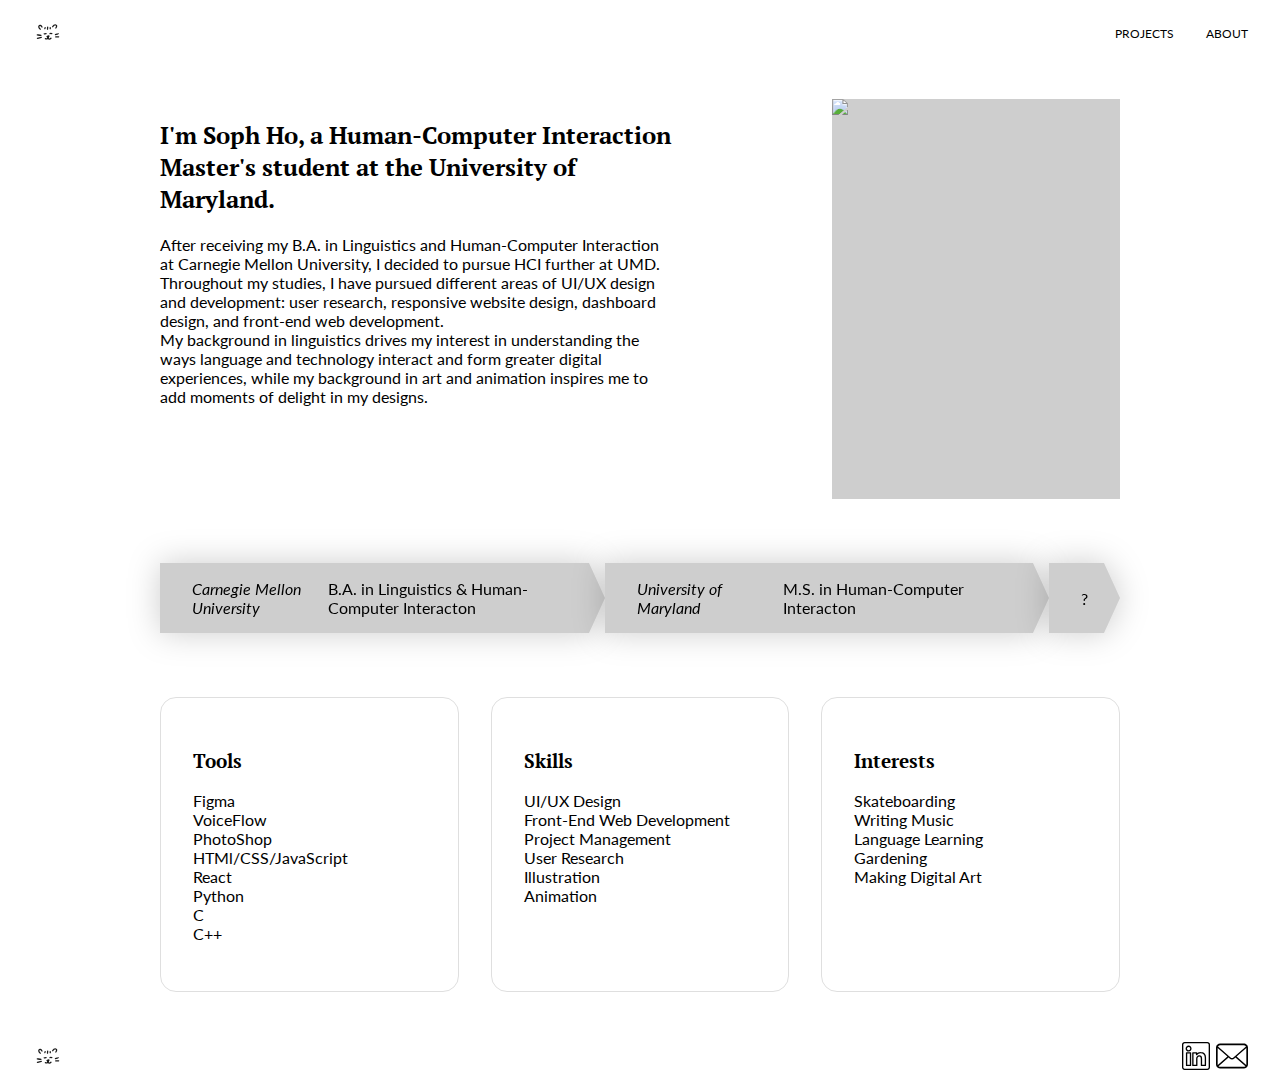
==== about.html @ 2f5a1520 "fixed imaged styling on mobile" ====
<!DOCTYPE html>
<html>
  <head>
    <meta charset="utf-8">
    <meta http-equiv="X-UA-Compatible" content="IE=edge">
    <title>Soph Ho - UI/UX Designer | Front-End Developer</title>
    <meta name="description" content="">
    <meta name="viewport" content="width=device-width, initial-scale=1">
    <link rel="stylesheet" href="style.css">
  </head>
  <body>
    <script src="script.js" async defer></script>

    <nav class="nav-bar">
      <a href="index.html">
        <img class="icon" src="images/cat-satisfied-svgrepo-com.svg"/>
      </a>
      <div>
        <a href="projects.html">Projects</a>
        <a href="about.html">About</a>          
      </div>
    </nav>

    <div class="content">
      <div class="profile slide-in-blurred-top">
        <div class="description">
          <h2>I'm Soph Ho, a Human-Computer Interaction Master's student at the University of Maryland.</h2>
          <p>After receiving my B.A. in Linguistics and Human-Computer Interaction at Carnegie Mellon University, I decided to pursue HCI further at UMD. Throughout my studies, I have pursued different areas of UI/UX design and development: user research, responsive website design, dashboard design, and front-end web development.<br>

          My background in linguistics drives my interest in understanding the ways language and technology interact and form greater digital experiences, while my background in art and animation inspires me to add moments of delight in my designs.</p>  
        </div>
        <div class="image-container">
          <img src="https://source.unsplash.com/random/300x400" />
        </div>
      </div>

      <div class="personal-background slide-in-blurred-top">
        <div class="container">
          <div class="arrow">
            <em>Carnegie Mellon University</em>
            B.A. in Linguistics & Human-Computer Interacton
          </div>
        </div>
        <div class="container">
          <div class="arrow">
            <em>University of Maryland</em>
            M.S. in Human-Computer Interacton
          </div>
        </div>
        <div class="container">
          <div class="arrow">
            ?
          </div>
        </div>
      </div>

      <div class="technical">
        <div class="tilt-in-top-1" id="tools">
          <h3>Tools</h3>
          <ul>
            <li>Figma</li>
            <li>VoiceFlow</li>
            <li>PhotoShop</li>
            <li>HTMl/CSS/JavaScript</li>
            <li>React</li>
            <li>Python</li>
            <li>C</li>
            <li>C++</li>
          </ul>
        </div>
        <div class="tilt-in-top-1" id="skills">
          <h3>Skills</h3>
          <ul>
            <li>UI/UX Design</li>
            <li>Front-End Web Development</li>
            <li>Project Management</li>
            <li>User Research</li>
            <li>Illustration</li>
            <li>Animation</li>
          </ul>
          
        </div>
        <div class="tilt-in-top-1" id="interests">
          <h3>Interests</h3>
          <ul>
            <li>Skateboarding</li>
            <li>Writing Music</li>
            <li>Language Learning</li>
            <li>Gardening</li>
            <li>Making Digital Art</li>
          </ul>

        </div>
      </div>

    </div>

    <footer>
      <a href="#" aria-label="home">
        <img class="icon" src="images/cat-satisfied-svgrepo-com.svg"/>
      </a>
      <div>
        <a href="#" aria-label="linkedIn">
          <img src="images/linkedin-outline-svgrepo-com.svg"/>
        </a>
        <a href="#" aria-label="email">
          <img src="images/email-9-svgrepo-com.svg"/>
        </a>   
      </div>
    </footer>
    
  </body>
</html>
---- style.css ----
/* import */
@import url('https://fonts.googleapis.com/css2?family=Lato:ital,wght@0,300;0,400;0,700;1,300;1,400;1,700&family=PT+Serif:wght@700&display=swap');

/* general page style */
:root {
  --test-card-color: #dfdfdf;
  --test-button-color: #cecece;
  --test-button-hover-color: #bebebe;
  overflow-x: hidden;
}

* {
  box-sizing: border-box;
  font-family: 'Lato', sans-serif;
}

br {
  margin-bottom: 1rem;
}

body {
  padding: 0rem;
  margin: 0rem;
}

h1, h2, h3 {
  font-family: 'PT Serif', serif;
}

.nav-bar, footer {
  display: flex;
  justify-content: space-between;
  padding: 1rem 2rem;
  width: 100%;
}

.nav-bar a {
  text-decoration: none;
  color: black;
  transition: all ease-out 250ms;
  font-size: 0.75rem;
  text-transform: uppercase;
  align-items: center;
  position: relative;
}

.nav-bar > div > a::before, .nav-bar > div > a::after {
  position: absolute;
  content: "";
  width: 0%;
  height: 0%;
  transition: 0.3s ease;
}

.nav-bar > div > a::before {
  top: -0.5rem;
  left: -0.5rem;
  border-top: 1px solid transparent;
  border-left: 1px solid transparent;
}

.nav-bar > div > a::after {
  right: -0.5rem;
  bottom: -0.5rem;
  border-bottom: 1px solid transparent;
  border-right: 1px solid transparent;
}

.nav-bar > div > a:hover::before, .nav-bar > div > a:hover::after {
  width: 0.5rem;
  height: 0.5rem;
  border-color: #000;
}

.nav-bar > div {
  display: flex;
  gap: 2rem;
  align-items: center;
}

.icon {
  height: 2rem;
  width: 2rem;
}

footer img {
  max-width: 2rem;
  max-height: 2rem;
}

footer a {
  text-decoration: none;
}

.content {
  max-width: 64rem;
  margin: auto;
  padding: 2rem;
  position: relative;
}

button {
  background-image: linear-gradient(to right, black, white, black, white);
  background-size: 400% 100%;
  font-size: 2rem;
  cursor: pointer;
  transition: all 500ms;
  border-radius: 0.5rem;
  border: none;
  padding: 1rem 2rem;
  color: black;
  transition: 0.3s;
  position: relative;
  z-index: 1;
  color: white;
}

button:hover {
  background-position: right;
}

/* home page style */
.introduction {
  /* align-self: flex-end; */
  margin: 6rem 4rem;
}

.introduction h1 {
  margin-bottom: 0rem;
  font-size: 2rem;
}

.introduction p {
  margin-bottom: 3rem;
}

#hero {
  background: linear-gradient(-45deg, lightblue, rgb(105, 163, 211), lightblue);
  background-size: 300% 100%;
  height: calc(100vh + 5rem);
  width: 100vw;
  animation-duration: 15s;
  animation-name: sky-anim;
  animation-timing-function: ease;
  animation-iteration-count: infinite;
  clip-path: polygon(0 0, 100% 0, 100% calc(100vh + 3rem), calc(50vw + 10rem) calc(100vh + 3rem), 50vw 100%, calc(50vw - 10rem) calc(100vh + 3rem), 0 calc(100vh + 3rem));
  box-shadow: 0rem 0rem 2rem rgba(0, 0, 0, 0.3);
  overflow: clip;
  display: flex;
  gap: 3rem;
  flex-direction: column;
  flex-grow: 0;
  max-width:100%;
}

@keyframes sky-anim {
  0% {
		background-position: 0% 50%;
	}
	50% {
		background-position: 100% 50%;
	}
	100% {
		background-position: 0% 50%;
	}
}

.cloud {
  z-index: -1;
  animation-name: cloud-anim;
  position: absolute;
  animation-duration: 16s;
  animation-timing-function: linear;
  animation-fill-mode: forwards;
  animation-iteration-count: infinite;
  left: 100%;
  filter: opacity(0.75);
}

.cloud.small {
  height: 0.5rem;
  width: 5rem;
}
.cloud.big {
  height: 6rem;
  width: 12rem;
}
.cloud.med {
  height: 4rem;
  width: 4rem;
}
.cloud.wave-1 {
  animation-delay: 0ms;
}
.cloud.wave-2 {
  animation-delay: 30ms;
}
.cloud.wave-3 {
  animation-delay: 500ms;
}
.cloud.wave-4 {
  animation-delay: 3s;
}
.cloud.wave-5 {
  animation-delay: 4s;
}
.cloud.wave-6 {
  animation-delay: 12s;
}
.cloud.wave-7 {
  animation-delay: 14s;
}
.cloud.top {
  top: calc(50vh - 4rem);
}
.cloud.center {
  top: calc(50vh - 3rem);
}
.cloud.bottom {
  bottom: 75vh;
}
.cloud.b-bottom {
  bottom: 30vh;
}
.cloud.fast {
  animation-duration: 12s;
}
.cloud.slow {
  animation-duration: 20s;
  filter: opacity(0.5);
}

@keyframes cloud-anim {
  100% {
    left: -100%;
  }
}

.cloud-container {
  width: 100vw;
  overflow: clip;
  position: absolute;
  top: 0rem; 
  left: 0rem;
  height: 100%;
}

#hero .container {
  display: flex;
  margin: 2rem auto;
  max-width: 56rem;
}

.plane {
  animation-duration: 0.5s;
  animation-name: plane-anim;
  animation-direction: reverse;
  animation-fill-mode: backwards;
  animation-timing-function: ease;
  transform: scale(1);
  opacity: 1;
}

@keyframes plane-anim {
  0% {
    transform: scale(1);
    opacity: 1;
  }
  1% {
    transform: scale(1);
    opacity: 1;
  }
  10% {
    transform: translateY(3rem) scale(0.5);
  }
  100% {
    left: 0rem; 
    top: 0rem;
    transform: scale(0);
    opacity: 1;
  }
}

.content.home-page {
  position: relative; 
  display: block;
  top: 100vh;
}

@media screen and (max-width: 20rem) {
  .introduction {
    margin: 3rem 1rem;
  }
  .nav-bar, footer {
    margin: 0rem 1rem;
  }
}

/* projects page style */
.project-section, .art-section {
  margin: 3rem 0rem 6rem 0rem;
}

.project-card {
  border-radius: 1rem;
  background-color: var(--test-card-color);
  display: flex;
  margin-bottom: 3rem;
  box-shadow: 0rem 0rem 2rem var(--test-card-color);
  z-index: 1;
  position: relative;
}

.project-card:hover {
  box-shadow: 0px 0px 2rem rgba(0, 0, 0, 0.3);
  margin: 0rem -1rem 3rem -1rem;
  transition: all 0.3s ease-in-out;
  background-color: #e5e5e5;
}

.project-card:hover > .content {
  padding: 2rem 2rem 0rem 2rem;
  transition: all 0.3s ease-in-out;
}

.project-card > .content {
  display: inline-flex;
  justify-content: space-between;
  flex-wrap: wrap;
  padding: 2rem 3rem 0rem 3rem;
  max-width: 50rem;
  margin: auto;
  align-items: flex-end;
  align-self: center;
}

.project-card::before, .project-card::after {
  content: "";
  position: absolute;
  width: 0rem;
  height: 0rem;
  z-index: 1;
  transition: 0.5s ease;
}

.project-card::before {
  border-left: 1px solid transparent;
  border-top: 1px solid transparent;
  top: 1rem;
  left: 1rem;
}

.project-card::after {
  border-right: 1px solid transparent;
  border-bottom: 1px solid transparent;
  right: 1rem;
  bottom: 1rem;
}

.project-card:hover::before, .project-card:hover::after {
  width: 3rem;
  height: 3rem;
  border-color: white;
}

@media screen and (max-width: 60rem) {
  .project-card > .content {
    flex-direction: column-reverse;
    align-items: center;
    justify-content: center;
  }

  .project-card:hover > .content {
    padding: 2rem 2rem 0rem 2rem;
    transition: all 0.3s ease-in-out;
  }

  .art-container {
    width: 30rem;
  }

  .project-image-container {
    width: 30rem;
  }
}

@media screen and (max-width: 576px) {
  .project-card .image-container {
    width: 100%;
  }

  .art-container {
    width: 40rem;
  }

  .project-image-container {
    width: 100%;
  }
}

.project-card .description {
  margin-bottom: 3rem;
  width: 40%;
  min-width: 10rem;
}

.project-card p {
  margin-bottom: 3rem;
}

.project-card a {
  cursor: pointer;
  transition: all 250ms ease-out;
  border-radius: 0.5rem;
  border: 1px solid var(--test-button-hover-color);
  padding: 1rem 2rem;
  text-decoration: none;
  color: black;
  transition: 0.3s;
  position: relative;
  z-index: 1;
}

.project-card a::after {
  content: "";
  width: 0;
  height: 100%;
  background-color: var(--test-button-hover-color);
  border-radius: 0.25rem;
  position: absolute;
  top: 0rem;
  left: 0rem;
  z-index: -1;
  transition: 0.3s;
}

.project-card a:hover::after {
  width: 100%;
}

.project-card .image-container {
  height: 22rem;
  display: flex;
  flex: 1 0 auto;
  max-width: 25rem;
}

.project-card img {
  object-fit: cover;
  max-width: 100%;
}

.art-section > .content {
  display: flex;
  padding: 0rem;
  flex-wrap: wrap;
  gap: 1rem;

}

.art-container {
  display: flex;
  max-width: 25rem;
  box-shadow: 0rem 0rem 0.5rem rgba(0, 0, 0, 0.3);
  cursor: pointer;
}

.art-container:hover {
  filter: opacity(0.75); 
  transition: all 0.3s ease-in-out;
}

.art-container img {
  object-fit: cover;
  max-width: 100%;
}

/* about page style */
.profile {
  display: flex;
  flex-wrap: wrap;
  margin-bottom: 4rem;
  justify-content: space-between;
}

.profile > .description {
  max-width: 32rem;
  min-width: 18rem;
  margin-bottom: 3rem;
  margin-right: 1rem;
  flex: 1 1 6rem;
}

.profile .image-container {
  display: flex;
  max-width: 25rem;
  width: 18rem;
  height: 25rem;
  background: var(--test-button-color);
}

.profile img {
  width: 100%;
  object-fit: cover;
}

.technical {
  display: grid;
  grid-template-columns: repeat(3, 1fr);
  padding: 0rem;
  width: 100%;
  grid-gap: 2rem;
}

.personal-background {
  margin-bottom: 4rem;
  display: grid;
  grid-auto-flow: column;
  width: 100%;
  place-content: center;
  height: max-content;
  min-height: 3rem;
}

.personal-background .container {
  filter: drop-shadow(0 0 1rem rgba(0, 0, 0, 0.2));
  gap: 1rem;
  display: flex;
  height: 100%;
}

.personal-background .arrow {
  background: var(--test-button-color);
  padding: 1rem 2rem;
  clip-path: polygon(0 0, calc(100% - 1rem) 0, 100% 50%, calc(100% - 1rem) 100%, 0 100%);
  margin: auto;
  flex-grow: 1;
  height: 100%;
  display: flex;
  align-items: center;
  gap: 0.5rem;
}

.technical > * {
  border-radius: 1rem;
  border: 1px solid var(--test-card-color);
  padding: 2rem;
}

.technical ul {
  list-style-type: none;
  padding: 0rem;
}

@media screen and (max-width: 52rem) {
  .profile .image-container {
    margin: auto;
    width: 32rem;
  }

  .technical {
    grid-template-columns: repeat(2, 1fr);
  }

  .personal-background .arrow {
    padding: 0.5rem 1rem;
  }
}



/* project detail page style */
.project-block {
  border-radius: 0.5rem;
  background-color: var(--test-card-color);
  display: flex;
  margin: 2rem -2rem 3rem -2rem;
  box-shadow: 0rem 0rem 2rem var(--test-card-color);
  justify-content: center;
}

.project-summary {
  display: flex;
  flex-wrap: wrap;
  flex-direction: row;
  justify-content: space-between;
}

.project-summary > p {
  max-width: 32rem;
  min-width: 12rem;
}

.project-summary > div {
  max-width: 18rem;
}

.project-image-container {
  flex: 1 0 auto;
  max-width: 56rem;
}

.project-image-container > img {
  object-fit: cover;
  max-width: 100%;
}



/* animations */
/* ----------------------------------------------
 * Generated by Animista on 2023-1-16 1:18:41
 * Licensed under FreeBSD License.
 * See http://animista.net/license for more info. 
 * w: http://animista.net, t: @cssanimista
 * ---------------------------------------------- */

/**
 * ----------------------------------------
 * animation tilt-in-top-1
 * ----------------------------------------
 */
 .tilt-in-top-1 {
	-webkit-animation: tilt-in-top-1 0.6s cubic-bezier(0.250, 0.460, 0.450, 0.940) both;
	        animation: tilt-in-top-1 0.6s cubic-bezier(0.250, 0.460, 0.450, 0.940) both;
}
 @-webkit-keyframes tilt-in-top-1 {
  0% {
    -webkit-transform: rotateY(30deg) translateY(-300px) skewY(-30deg);
            transform: rotateY(30deg) translateY(-300px) skewY(-30deg);
    opacity: 0;
  }
  100% {
    -webkit-transform: rotateY(0deg) translateY(0) skewY(0deg);
            transform: rotateY(0deg) translateY(0) skewY(0deg);
    opacity: 1;
  }
}
@keyframes tilt-in-top-1 {
  0% {
    -webkit-transform: rotateY(30deg) translateY(-300px) skewY(-30deg);
            transform: rotateY(30deg) translateY(-300px) skewY(-30deg);
    opacity: 0;
  }
  100% {
    -webkit-transform: rotateY(0deg) translateY(0) skewY(0deg);
            transform: rotateY(0deg) translateY(0) skewY(0deg);
    opacity: 1;
  }
}

.tilt-in-top-1:nth-child(1) {
  animation-delay: 500ms;
}
.tilt-in-top-1:nth-child(2) {
  animation-delay: 1000ms;
}
.tilt-in-top-1:nth-child(3) {
  animation-delay: 1500ms;
}

.technical .tilt-in-top-1:nth-child(1) {
  animation-delay: 1s;
}

.technical .tilt-in-top-1:nth-child(2) {
  animation-delay: 1.5s;
}
.technical .tilt-in-top-1:nth-child(3) {
  animation-delay: 2s;
}

.tilt-in-top-1.project-block {
  animation-delay: 1s;
}
.tilt-in-top-1.project-summary {
  animation-delay: 1.5s;
}
.tilt-in-top-1:nth-child(3).project-section {
  animation-delay: 2.0s;
}
.tilt-in-top-1:nth-child(4).project-section {
  animation-delay: 2.5s;
}
.tilt-in-top-1:nth-child(5).project-section {
  animation-delay: 3.0s;
}
.tilt-in-top-1:nth-child(6).project-section {
  animation-delay: 3.5s;
}
.tilt-in-top-1:nth-child(7).project-section {
  animation-delay: 4.0s;
}
.tilt-in-top-1:nth-child(8).project-section {
  animation-delay: 4.5s;
}

/* ----------------------------------------------
 * Generated by Animista on 2023-1-16 1:31:8
 * Licensed under FreeBSD License.
 * See http://animista.net/license for more info. 
 * w: http://animista.net, t: @cssanimista
 * ---------------------------------------------- */

/**
 * ----------------------------------------
 * animation flip-in-hor-bottom
 * ----------------------------------------
 */ 
 
 .flip-in-hor-bottom {
	-webkit-animation: flip-in-hor-bottom 0.5s cubic-bezier(0.250, 0.460, 0.450, 0.940) both;
	        animation: flip-in-hor-bottom 0.5s cubic-bezier(0.250, 0.460, 0.450, 0.940) both;
}

 @-webkit-keyframes flip-in-hor-bottom {
  0% {
    -webkit-transform: rotateX(80deg);
            transform: rotateX(80deg);
    opacity: 0;
  }
  100% {
    -webkit-transform: rotateX(0);
            transform: rotateX(0);
    opacity: 1;
  }
}
@keyframes flip-in-hor-bottom {
  0% {
    -webkit-transform: rotateX(80deg);
            transform: rotateX(80deg);
    opacity: 0;
  }
  100% {
    -webkit-transform: rotateX(0);
            transform: rotateX(0);
    opacity: 1;
  }
}
.flip-in-hor-bottom:nth-child(1) {
  animation-delay: 0ms;
}
.flip-in-hor-bottom:nth-child(2) {
  animation-delay: 500ms;
}
.flip-in-hor-bottom:nth-child(3) {
  animation-delay: 1000ms;
}
.flip-in-hor-bottom:nth-child(4) {
  animation-delay: 1500ms;
}
.flip-in-hor-bottom:nth-child(5) {
  animation-delay: 2000ms;
}
.flip-in-hor-bottom:nth-child(6) {
  animation-delay: 2500ms;
}
.flip-in-hor-bottom:nth-child(7) {
  animation-delay: 3000ms;
}
.flip-in-hor-bottom:nth-child(8) {
  animation-delay: 3500ms;
}
.flip-in-hor-bottom:nth-child(9) {
  animation-delay: 4000ms;
}

/* ----------------------------------------------
 * Generated by Animista on 2023-1-16 22:54:24
 * Licensed under FreeBSD License.
 * See http://animista.net/license for more info. 
 * w: http://animista.net, t: @cssanimista
 * ---------------------------------------------- */

/**
 * ----------------------------------------
 * animation slide-in-blurred-top
 * ----------------------------------------
 */
 .slide-in-blurred-top {
	-webkit-animation: slide-in-blurred-top 0.6s cubic-bezier(0.230, 1.000, 0.320, 1.000) both;
	        animation: slide-in-blurred-top 0.6s cubic-bezier(0.230, 1.000, 0.320, 1.000) both;
}
 @-webkit-keyframes slide-in-blurred-top {
  0% {
    -webkit-transform: translateY(-1000px) scaleY(2.5) scaleX(0.2);
            transform: translateY(-1000px) scaleY(2.5) scaleX(0.2);
    -webkit-transform-origin: 50% 0%;
            transform-origin: 50% 0%;
    -webkit-filter: blur(40px);
            filter: blur(40px);
    opacity: 0;
  }
  100% {
    -webkit-transform: translateY(0) scaleY(1) scaleX(1);
            transform: translateY(0) scaleY(1) scaleX(1);
    -webkit-transform-origin: 50% 50%;
            transform-origin: 50% 50%;
    -webkit-filter: blur(0);
            filter: blur(0);
    opacity: 1;
  }
}
@keyframes slide-in-blurred-top {
  0% {
    -webkit-transform: translateY(-1000px) scaleY(2.5) scaleX(0.2);
            transform: translateY(-1000px) scaleY(2.5) scaleX(0.2);
    -webkit-transform-origin: 50% 0%;
            transform-origin: 50% 0%;
    -webkit-filter: blur(40px);
            filter: blur(40px);
    opacity: 0;
  }
  100% {
    -webkit-transform: translateY(0) scaleY(1) scaleX(1);
            transform: translateY(0) scaleY(1) scaleX(1);
    -webkit-transform-origin: 50% 50%;
            transform-origin: 50% 50%;
    -webkit-filter: blur(0);
            filter: blur(0);
    opacity: 1;
  }
}

.slide-in-blurred-top:nth-child(1) {
  animation-delay: 0s;
}

.slide-in-blurred-top:nth-child(2) {
  animation-delay: 0.5s;
}
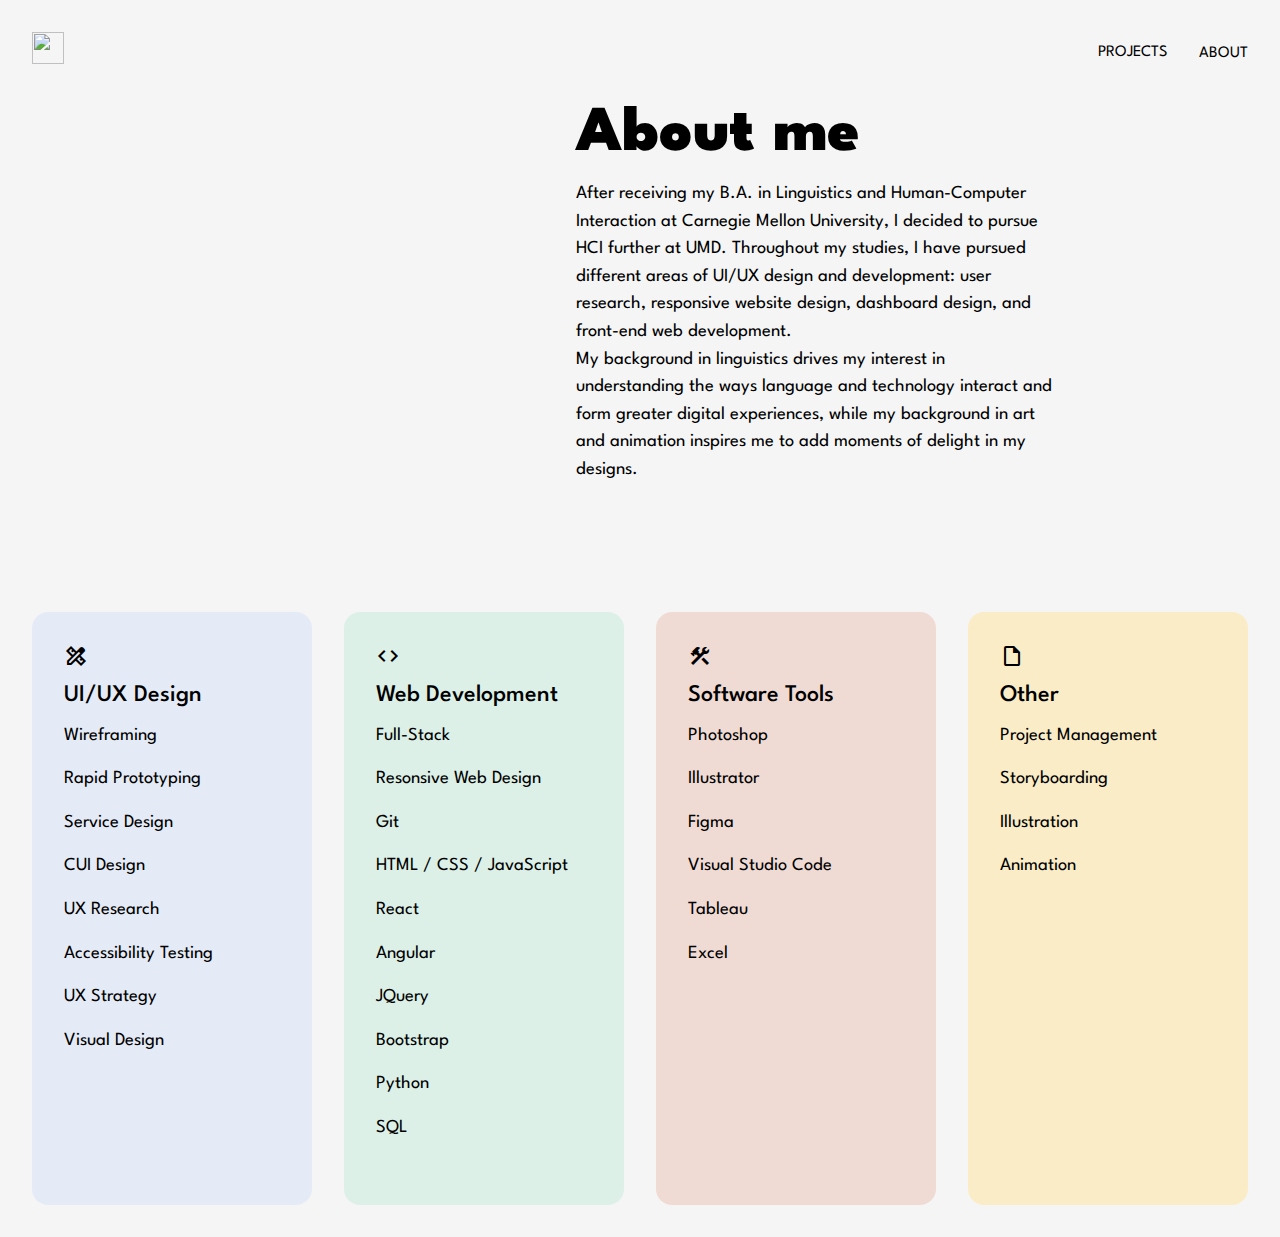
==== commit ee2e8f14: "added text and images" ====
--- a/about.html
+++ b/about.html
@@ -4,6 +4,8 @@
     <meta charset="utf-8">
     <meta http-equiv="X-UA-Compatible" content="IE=edge">
     <title>Soph Ho - UI/UX Designer | Front-End Developer</title>
+    <link rel="icon" type="image/x-icon" href="https://www.dropbox.com/scl/fi/rzojynqsuru2jlw5bikwn/24_064.ico?rlkey=2wdbm8jp5hzt16pq4ijm5dlv7&raw=1">
+    <link rel="stylesheet" href="https://fonts.googleapis.com/css2?family=Material+Symbols+Outlined:opsz,wght,FILL,GRAD@20..48,100..700,0..1,-50..200" />
     <meta name="description" content="">
     <meta name="viewport" content="width=device-width, initial-scale=1">
     <link rel="stylesheet" href="style.css">
@@ -12,102 +14,117 @@
     <script src="script.js" async defer></script>
 
     <nav class="nav-bar">
-      <a href="index.html">
-        <img class="icon" src="images/cat-satisfied-svgrepo-com.svg"/>
+      <a class="icon" href="index.html" aria-label="home">
+        <img src="https://www.dropbox.com/scl/fi/sg99tulb1ai70t51s0n0p/large-logo.png?rlkey=ev0w8pi3jz6jrqf0fvmoc1xca&raw=1"/>
       </a>
-      <div>
-        <a href="projects.html">Projects</a>
-        <a href="about.html">About</a>          
-      </div>
+      <ul class="primary-navigation" data-visible="false">
+        <li>
+          <div class="nav-dropdown">
+            <div class="nav-dropdown-hover-item">Projects</div>
+            <div class="nav-dropdown-content">
+              <a href="projects/praxis-impact.html">Praxis Impact</a>
+              <a href="projects/workplace-wellness.html">Workplace Wellness</a>
+              <a href="projects/tv-paint-animation.html">TV Paint Animation</a>
+              <a href="projects/podsie.html">Podsie</a>
+              <a href="projects/ez-pharm.html">EZ Pharm</a>
+              <a href="projects/skate-log.html">Skate Log</a>
+            </div>
+          </div>
+        </li>
+        <li>
+          <a href="about.html">About</a>
+        </li>
+      </ul>
+      <button class="nav-toggle" aria-controls="primary-navigation" aria-roledescription="menu" aria-expanded="false">
+        <div></div>
+        <div></div>
+        <div></div>
+      </button>
     </nav>
 
     <div class="content">
-      <div class="profile slide-in-blurred-top">
+      <div class="profile">
+        <img src="https://www.dropbox.com/scl/fi/ksu58ddve71jgmw5vxa6q/boba.png?rlkey=41om3l2offh2xij4hxvczahd4&raw=1"/>
+
         <div class="description">
-          <h2>I'm Soph Ho, a Human-Computer Interaction Master's student at the University of Maryland.</h2>
+          <h1>About me</h1>
           <p>After receiving my B.A. in Linguistics and Human-Computer Interaction at Carnegie Mellon University, I decided to pursue HCI further at UMD. Throughout my studies, I have pursued different areas of UI/UX design and development: user research, responsive website design, dashboard design, and front-end web development.<br>
 
           My background in linguistics drives my interest in understanding the ways language and technology interact and form greater digital experiences, while my background in art and animation inspires me to add moments of delight in my designs.</p>  
         </div>
-        <div class="image-container">
-          <img src="https://source.unsplash.com/random/300x400" />
-        </div>
+        
       </div>
 
-      <div class="personal-background slide-in-blurred-top">
-        <div class="container">
-          <div class="arrow">
-            <em>Carnegie Mellon University</em>
-            B.A. in Linguistics & Human-Computer Interacton
-          </div>
-        </div>
-        <div class="container">
-          <div class="arrow">
-            <em>University of Maryland</em>
-            M.S. in Human-Computer Interacton
-          </div>
-        </div>
-        <div class="container">
-          <div class="arrow">
-            ?
-          </div>
-        </div>
+
       </div>
 
       <div class="technical">
-        <div class="tilt-in-top-1" id="tools">
-          <h3>Tools</h3>
+        <div>
+          <span class="material-symbols-outlined">
+            design_services
+          </span>
+          <h4>UI/UX Design</h4>
           <ul>
-            <li>Figma</li>
-            <li>VoiceFlow</li>
-            <li>PhotoShop</li>
-            <li>HTMl/CSS/JavaScript</li>
-            <li>React</li>
-            <li>Python</li>
-            <li>C</li>
-            <li>C++</li>
+            <li>Wireframing</li>
+            <li>Rapid Prototyping</li>
+            <li>Service Design</li>
+            <li>CUI Design</li>
+            <li>UX Research</li>
+            <li>Accessibility Testing</li>
+            <li>UX Strategy</li>
+            <li>Visual Design</li>
           </ul>
         </div>
-        <div class="tilt-in-top-1" id="skills">
-          <h3>Skills</h3>
+        <div>
+          <span class="material-symbols-outlined">
+            code
+          </span>
+          <h4>Web Development</h4>
           <ul>
-            <li>UI/UX Design</li>
-            <li>Front-End Web Development</li>
-            <li>Project Management</li>
-            <li>User Research</li>
-            <li>Illustration</li>
-            <li>Animation</li>
+            <li>Full-Stack</li>
+            <li>Resonsive Web Design</li>
+            <li>Git</li>
+            <li>HTML / CSS / JavaScript</li>
+            <li>React</li>
+            <li>Angular</li>
+            <li>JQuery</li>
+            <li>Bootstrap</li>
+            <li>Python</li>
+            <li>SQL</li>
           </ul>
           
         </div>
-        <div class="tilt-in-top-1" id="interests">
-          <h3>Interests</h3>
+        <div>
+          <span class="material-symbols-outlined">
+            construction
+          </span>
+          <h4>Software Tools</h4>
           <ul>
-            <li>Skateboarding</li>
-            <li>Writing Music</li>
-            <li>Language Learning</li>
-            <li>Gardening</li>
-            <li>Making Digital Art</li>
+            <li>Photoshop</li>
+            <li>Illustrator</li>
+            <li>Figma</li>
+            <li>Visual Studio Code</li>
+            <li>Tableau</li>
+            <li>Excel</li>
+          </ul>
+
+        </div>
+        <div>
+          <span class="material-symbols-outlined">
+            draft
+          </span>
+          <h4>Other</h4>
+          <ul>
+            <li>Project Management</li>
+            <li>Storyboarding</li>
+            <li>Illustration</li>
+            <li>Animation</li>
           </ul>
 
         </div>
       </div>
 
     </div>
-
-    <footer>
-      <a href="#" aria-label="home">
-        <img class="icon" src="images/cat-satisfied-svgrepo-com.svg"/>
-      </a>
-      <div>
-        <a href="#" aria-label="linkedIn">
-          <img src="images/linkedin-outline-svgrepo-com.svg"/>
-        </a>
-        <a href="#" aria-label="email">
-          <img src="images/email-9-svgrepo-com.svg"/>
-        </a>   
-      </div>
-    </footer>
     
   </body>
 </html>--- a/style.css
+++ b/style.css
@@ -1,17 +1,31 @@
 /* import */
-@import url('https://fonts.googleapis.com/css2?family=Lato:ital,wght@0,300;0,400;0,700;1,300;1,400;1,700&family=PT+Serif:wght@700&display=swap');
+@import url('https://fonts.googleapis.com/css2?family=Lato:ital,wght@0,300;0,400;0,700;1,300;1,400;1,700&family=League+Spartan:wght@100;200;300;400;500;600;700;800;900&display=swap');
 
 /* general page style */
 :root {
-  --test-card-color: #dfdfdf;
-  --test-button-color: #cecece;
-  --test-button-hover-color: #bebebe;
+  --primary-color: #000;
+  --white: #f5f5f5;
+  --neutral-1-color: #ececec;
+  --neutral-2-color: #cecece;
+  --neutral-3-color: #bebebe;
+  --light-shadow-color: rgba(0,0,0,0.2);
+  --dark-shadow-color: rgba(0,0,0,0.3);
+
+  --skate-log-accent: #FBDFD0;
+  --ez-pharm-accent: #DAECF6;
+  --podsie-accent: #DCF0E7;
+  --tv-paint-accent: #F0DBD4;
+  --workplace-wellness-accent: #E5EBF6;
+  --praxis-accent: #F3EBF6;
+  --yellow-accent: #FAECC7;
+
   overflow-x: hidden;
 }
 
-* {
+*, *::before, *::after {
   box-sizing: border-box;
-  font-family: 'Lato', sans-serif;
+  font-family: 'League Spartan', sans-serif;
+  color: var(--primary-color)
 }
 
 br {
@@ -21,10 +35,55 @@
 body {
   padding: 0rem;
   margin: 0rem;
-}
-
-h1, h2, h3 {
-  font-family: 'PT Serif', serif;
+  background-color: var(--white);
+  position: relative;
+  /* overflow-x: hidden; */
+}
+
+img {
+  object-fit: cover;
+}
+
+h1, h2, h3, h4, h5 {
+  font-family: 'League Spartan', sans-serif;
+  margin: 0rem;
+}
+
+h5 {
+  font-size: 1.25rem;
+  font-weight: 100;
+}
+
+h4 {
+  font-size: 1.5rem;
+  font-weight: 500;
+}
+
+h3 {
+  font-size: 2rem;
+  font-weight: 300;
+}
+
+h2 {
+  font-size: 3rem;
+  font-weight: 700;
+}
+
+h1 {
+  font-size: 4rem;
+  font-weight: 900;
+}
+
+p, a {
+  font-size: 1.15rem;
+  line-height: 150%;
+  margin-top: 1rem;
+  margin-bottom: 0rem;
+}
+
+li {
+  font-size: 1.15rem;
+  line-height: 150%;
 }
 
 .nav-bar, footer {
@@ -34,51 +93,153 @@
   width: 100%;
 }
 
-.nav-bar a {
+.nav-bar {
+  display: flex;
+  justify-content: space-between;
+  padding: 2rem 2rem;
+}
+
+.nav-toggle {
+  font-size: 2rem;
+  cursor: pointer;
+  display: none;
+  padding: 0rem;
+  margin: 0rem;
+  height: 2rem;
+  width: 2rem;
+  border: none;
+  background: transparent;
+  backdrop-filter: none;
+  -webkit-backdrop-filter: none;
+  box-shadow: none;
+  position: relative;
+  border-radius: 0;
+  overflow-x: visible;
+  /* border: 2px solid rgba(255,0,0,0.5); */
+}
+
+.nav-toggle * {
+  background: black;
+  display: block;
+  position: absolute;
+  transform: rotate(0deg);
+  transition: 0.2 ease all;
+  border-radius: 2px;
+  height: 2px;
+  width: 30px;
+  transition: 0.3s ease transform;
+  border-radius: 4px;
+}
+
+.nav-toggle > div:nth-child(1) {
+  top: 8px;
+}
+.nav-toggle > div:nth-child(2) {
+  top: calc(50% - 1px);
+}
+.nav-toggle > div:nth-child(3) {
+  bottom: 8px;
+}
+
+.nav-toggle[aria-expanded="true"] > div:nth-child(1) {
+  transform-origin: 50% 50%;
+  transform: rotate(45deg) translateY(10px);
+  width: 40px;
+}
+.nav-toggle[aria-expanded="true"] > div:nth-child(2) {
+  opacity: 0;
+}
+.nav-toggle[aria-expanded="true"] > div:nth-child(3) {
+  transform-origin: 50% 50%;
+  transform: rotate(-45deg) translateY(-10px);
+  width: 40px;
+}
+
+.primary-navigation {
+  list-style: none;
+  margin: 0;
+  display: flex;
+  gap: 2rem;
+  justify-content: flex-end;
+  width: 100%;
+  align-items: center;
+}
+
+.nav-bar a, .nav-dropdown {
   text-decoration: none;
   color: black;
   transition: all ease-out 250ms;
-  font-size: 0.75rem;
+  font-size: 1rem;
+  line-height: 150%;
+  margin-top: 0rem;
   text-transform: uppercase;
   align-items: center;
   position: relative;
 }
 
-.nav-bar > div > a::before, .nav-bar > div > a::after {
-  position: absolute;
-  content: "";
-  width: 0%;
-  height: 0%;
-  transition: 0.3s ease;
-}
-
-.nav-bar > div > a::before {
-  top: -0.5rem;
-  left: -0.5rem;
-  border-top: 1px solid transparent;
-  border-left: 1px solid transparent;
-}
-
-.nav-bar > div > a::after {
-  right: -0.5rem;
-  bottom: -0.5rem;
-  border-bottom: 1px solid transparent;
-  border-right: 1px solid transparent;
-}
-
-.nav-bar > div > a:hover::before, .nav-bar > div > a:hover::after {
-  width: 0.5rem;
-  height: 0.5rem;
-  border-color: #000;
-}
-
-.nav-bar > div {
-  display: flex;
-  gap: 2rem;
+.nav-bar a:not(.icon) {
+  text-decoration: none;
+  color: black;
+  transition: all ease-out 250ms;
+  font-size: 1rem;
+  text-transform: uppercase;
   align-items: center;
-}
+  position: relative;
+}
+
+.nav-bar li > a:not(.icon)::after, .nav-dropdown-hover-item::after {
+  content: '';
+  position: absolute;
+  width: 100%;
+  height: 1px;
+  border-radius: 2px;
+  background-color: black;
+  bottom: 0;
+  left: 0;
+  transform-origin: right;
+  transform: scaleX(0);
+  transition: transform .3s ease-in-out;
+}
+
+.nav-bar li > a:not(.icon):hover::after, .nav-dropdown-hover-item:hover::after {
+  transform-origin: left;
+  transform: scaleX(1);
+}
+
+.nav-dropdown-content {
+  display: none;
+}
+
+.nav-dropdown:hover .nav-dropdown-content {
+  box-shadow: 0rem 0rem 12px 4px rgb(0,0,0,0.2);
+  position: absolute;
+  left: 50%;
+  transform: translateX(-50%);
+  display: block;
+  z-index: 100;
+  background-color: var(--white);
+  width: max-content;
+}
+
+
+
+.nav-dropdown-content a {
+  margin-top: 0rem;
+  padding: 1rem;
+  display: block;
+}
+
+.nav-dropdown-content a:hover {
+  background-color: var(--neutral-1-color);
+}
+
 
 .icon {
+  position: relative;
+  cursor: pointer;
+}
+
+.icon img {
   height: 2rem;
   width: 2rem;
 }
@@ -92,387 +253,185 @@
   text-decoration: none;
 }
 
-.content {
-  max-width: 64rem;
-  margin: auto;
+button {
+  background-color: rgba(255,255,255,0.8);
+  backdrop-filter: blur(16px);
+  -webkit-backdrop-filter: blur(16px);
+  border: 1px solid black;
+  padding: 1rem 2rem;
+  font-size: 1rem;
+  border-radius: 32px;
+  cursor: pointer;
+  position: relative;
+  overflow: hidden;
+  box-shadow: 0 0 1rem 0rem rgb(0,0,0,0.1);
+  transition: box-shadow 0.3s ease;
+}
+
+.resize-animation-stopper * {
+  animation: none !important;
+  transition: none !important;
+}
+
+/* home page style */
+
+.intro-hover {
+  background: linear-gradient(
+    to right, 
+    #7953cd 20%,
+    #00affa 30%,
+    #0190cd 70%,
+    #764ada 80%
+  );
+  -webkit-background-clip: text;
+  background-clip:text;
+  -webkit-text-fill-color: transparent;
+  text-fill-color: transparent;
+  background-size: 500% auto;
+  animation: color-change 5s ease-in-out infinite alternate;
+}
+
+@keyframes color-change {
+  0% {
+    background-position: 0% 50%;
+  }
+  100% {
+    background-position: 100% 50%;
+  }
+}
+
+#hero .nav-bar {
+  position: absolute;
+}
+
+.introduction.container {
+  position: absolute;
+  /* top: 45%; */
+  bottom: 10%;
+  left: 60%;
+  padding: 0rem 2rem;
+  display: flex;
+  justify-content: flex-end;
+}
+
+.introduction.container > * {
+  max-width: 800px;
+  position: relative;
+}
+
+.introduction > * {
+  margin-bottom: 0rem;
+  /* background: white; */
+  /* text-shadow: 4px 4px rgba(255, 255, 255, 1); */
+}
+
+.introduction h1 {
+  font-size: calc(12px + 3vw);
+}
+.introduction h2 {
+  font-size: calc(12px + 2vw);
+}
+.introduction p {
+  font-size: 1.15rem;
+  line-height: 150%;
+  margin-top: 1vw;
+}
+
+#hero {
+  position: relative;
+}
+
+.hero-image.container {
+  overflow: hidden;
+}
+
+.hero-image img {
+  width: 75%;
   padding: 2rem;
   position: relative;
-}
-
-button {
-  background-image: linear-gradient(to right, black, white, black, white);
-  background-size: 400% 100%;
-  font-size: 2rem;
-  cursor: pointer;
-  transition: all 500ms;
-  border-radius: 0.5rem;
-  border: none;
-  padding: 1rem 2rem;
-  color: black;
-  transition: 0.3s;
-  position: relative;
-  z-index: 1;
-  color: white;
-}
-
-button:hover {
-  background-position: right;
-}
-
-/* home page style */
-.introduction {
-  /* align-self: flex-end; */
-  margin: 6rem 4rem;
-}
-
-.introduction h1 {
-  margin-bottom: 0rem;
-  font-size: 2rem;
-}
-
-.introduction p {
-  margin-bottom: 3rem;
-}
-
-#hero {
-  background: linear-gradient(-45deg, lightblue, rgb(105, 163, 211), lightblue);
-  background-size: 300% 100%;
-  height: calc(100vh + 5rem);
-  width: 100vw;
-  animation-duration: 15s;
-  animation-name: sky-anim;
-  animation-timing-function: ease;
-  animation-iteration-count: infinite;
-  clip-path: polygon(0 0, 100% 0, 100% calc(100vh + 3rem), calc(50vw + 10rem) calc(100vh + 3rem), 50vw 100%, calc(50vw - 10rem) calc(100vh + 3rem), 0 calc(100vh + 3rem));
-  box-shadow: 0rem 0rem 2rem rgba(0, 0, 0, 0.3);
-  overflow: clip;
+  display: inline;
+  min-width: 450px;
+}
+
+.project-section {
+  margin-top: 4rem;
+  background-color: var(--neutral-1-color);
+  padding: 6rem 2rem;
+}
+
+.project-card {
+  overflow: hidden;
+  background-color: var(--white);
+  border-radius: 16px;
   display: flex;
-  gap: 3rem;
-  flex-direction: column;
-  flex-grow: 0;
-  max-width:100%;
-}
-
-@keyframes sky-anim {
-  0% {
-		background-position: 0% 50%;
-	}
-	50% {
-		background-position: 100% 50%;
-	}
-	100% {
-		background-position: 0% 50%;
-	}
-}
-
-.cloud {
-  z-index: -1;
-  animation-name: cloud-anim;
-  position: absolute;
-  animation-duration: 16s;
-  animation-timing-function: linear;
-  animation-fill-mode: forwards;
-  animation-iteration-count: infinite;
-  left: 100%;
-  filter: opacity(0.75);
-}
-
-.cloud.small {
-  height: 0.5rem;
-  width: 5rem;
-}
-.cloud.big {
-  height: 6rem;
-  width: 12rem;
-}
-.cloud.med {
-  height: 4rem;
-  width: 4rem;
-}
-.cloud.wave-1 {
-  animation-delay: 0ms;
-}
-.cloud.wave-2 {
-  animation-delay: 30ms;
-}
-.cloud.wave-3 {
-  animation-delay: 500ms;
-}
-.cloud.wave-4 {
-  animation-delay: 3s;
-}
-.cloud.wave-5 {
-  animation-delay: 4s;
-}
-.cloud.wave-6 {
-  animation-delay: 12s;
-}
-.cloud.wave-7 {
-  animation-delay: 14s;
-}
-.cloud.top {
-  top: calc(50vh - 4rem);
-}
-.cloud.center {
-  top: calc(50vh - 3rem);
-}
-.cloud.bottom {
-  bottom: 75vh;
-}
-.cloud.b-bottom {
-  bottom: 30vh;
-}
-.cloud.fast {
-  animation-duration: 12s;
-}
-.cloud.slow {
-  animation-duration: 20s;
-  filter: opacity(0.5);
-}
-
-@keyframes cloud-anim {
-  100% {
-    left: -100%;
-  }
-}
-
-.cloud-container {
-  width: 100vw;
-  overflow: clip;
-  position: absolute;
-  top: 0rem; 
-  left: 0rem;
+  flex-direction: row;
+  transition: all .3s ease-in-out;
+  margin-bottom: 2rem;
+}
+
+.project-card p {
+  padding-bottom: 1rem;
+}
+
+.project-card:hover {
+  box-shadow: 0rem 0rem 12px 4px rgb(0,0,0,0.2);
+}
+
+.project-card .description {
+  padding: 2rem 2rem 2rem 2rem;
+  width: 40%;
+}
+
+.project-card .image-container { 
+  width: 100%;
+  overflow: hidden;
+}
+
+.project-card img {
+  width: 100%;
   height: 100%;
-}
-
-#hero .container {
-  display: flex;
-  margin: 2rem auto;
-  max-width: 56rem;
-}
-
-.plane {
-  animation-duration: 0.5s;
-  animation-name: plane-anim;
-  animation-direction: reverse;
-  animation-fill-mode: backwards;
-  animation-timing-function: ease;
-  transform: scale(1);
-  opacity: 1;
-}
-
-@keyframes plane-anim {
-  0% {
-    transform: scale(1);
-    opacity: 1;
-  }
-  1% {
-    transform: scale(1);
-    opacity: 1;
-  }
-  10% {
-    transform: translateY(3rem) scale(0.5);
-  }
-  100% {
-    left: 0rem; 
-    top: 0rem;
-    transform: scale(0);
-    opacity: 1;
-  }
-}
-
-.content.home-page {
-  position: relative; 
-  display: block;
-  top: 100vh;
-}
-
-@media screen and (max-width: 20rem) {
-  .introduction {
-    margin: 3rem 1rem;
-  }
-  .nav-bar, footer {
-    margin: 0rem 1rem;
-  }
-}
-
-/* projects page style */
-.project-section, .art-section {
-  margin: 3rem 0rem 6rem 0rem;
-}
-
-.project-card {
-  border-radius: 1rem;
-  background-color: var(--test-card-color);
-  display: flex;
-  margin-bottom: 3rem;
-  box-shadow: 0rem 0rem 2rem var(--test-card-color);
-  z-index: 1;
-  position: relative;
-}
-
-.project-card:hover {
-  box-shadow: 0px 0px 2rem rgba(0, 0, 0, 0.3);
-  margin: 0rem -1rem 3rem -1rem;
+  object-fit: cover;
+  border-radius: 0;
+}
+
+.project-card .description a {
+  text-decoration: none;
+  position: relative;
+  font-weight: bold;
+}
+
+.project-card .description a::before {
+  content: '';
+  position: absolute;
+  width: 100%;
+  height: 1px;
+  border-radius: 2px;
+  background-color: black;
+  bottom: 0;
+  left: 0;
+  transform-origin: right;
+  transform: scaleX(0);
+  transition: transform .3s ease-in-out;
+}
+
+.project-card .description a:hover::before {
+  transform-origin: left;
+  transform: scaleX(1);
+}
+
+.project-card .description a::after {
+  content: "→";
+  padding-left: 0.5rem;
   transition: all 0.3s ease-in-out;
-  background-color: #e5e5e5;
-}
-
-.project-card:hover > .content {
-  padding: 2rem 2rem 0rem 2rem;
-  transition: all 0.3s ease-in-out;
-}
-
-.project-card > .content {
-  display: inline-flex;
-  justify-content: space-between;
-  flex-wrap: wrap;
-  padding: 2rem 3rem 0rem 3rem;
-  max-width: 50rem;
-  margin: auto;
-  align-items: flex-end;
-  align-self: center;
-}
-
-.project-card::before, .project-card::after {
-  content: "";
-  position: absolute;
-  width: 0rem;
-  height: 0rem;
-  z-index: 1;
-  transition: 0.5s ease;
-}
-
-.project-card::before {
-  border-left: 1px solid transparent;
-  border-top: 1px solid transparent;
-  top: 1rem;
-  left: 1rem;
-}
-
-.project-card::after {
-  border-right: 1px solid transparent;
-  border-bottom: 1px solid transparent;
-  right: 1rem;
-  bottom: 1rem;
-}
-
-.project-card:hover::before, .project-card:hover::after {
-  width: 3rem;
-  height: 3rem;
-  border-color: white;
-}
-
-@media screen and (max-width: 60rem) {
-  .project-card > .content {
-    flex-direction: column-reverse;
-    align-items: center;
-    justify-content: center;
-  }
-
-  .project-card:hover > .content {
-    padding: 2rem 2rem 0rem 2rem;
-    transition: all 0.3s ease-in-out;
-  }
-
-  .art-container {
-    width: 30rem;
-  }
-
-  .project-image-container {
-    width: 30rem;
-  }
-}
-
-@media screen and (max-width: 576px) {
-  .project-card .image-container {
-    width: 100%;
-  }
-
-  .art-container {
-    width: 40rem;
-  }
-
-  .project-image-container {
-    width: 100%;
-  }
-}
-
-.project-card .description {
-  margin-bottom: 3rem;
-  width: 40%;
-  min-width: 10rem;
-}
-
-.project-card p {
-  margin-bottom: 3rem;
-}
-
-.project-card a {
-  cursor: pointer;
-  transition: all 250ms ease-out;
-  border-radius: 0.5rem;
-  border: 1px solid var(--test-button-hover-color);
-  padding: 1rem 2rem;
-  text-decoration: none;
-  color: black;
-  transition: 0.3s;
-  position: relative;
-  z-index: 1;
-}
-
-.project-card a::after {
-  content: "";
-  width: 0;
-  height: 100%;
-  background-color: var(--test-button-hover-color);
-  border-radius: 0.25rem;
-  position: absolute;
-  top: 0rem;
-  left: 0rem;
-  z-index: -1;
-  transition: 0.3s;
-}
-
-.project-card a:hover::after {
-  width: 100%;
-}
-
-.project-card .image-container {
-  height: 22rem;
-  display: flex;
-  flex: 1 0 auto;
-  max-width: 25rem;
-}
-
-.project-card img {
-  object-fit: cover;
-  max-width: 100%;
-}
-
-.art-section > .content {
-  display: flex;
-  padding: 0rem;
-  flex-wrap: wrap;
-  gap: 1rem;
-
-}
-
-.art-container {
-  display: flex;
-  max-width: 25rem;
-  box-shadow: 0rem 0rem 0.5rem rgba(0, 0, 0, 0.3);
-  cursor: pointer;
-}
-
-.art-container:hover {
-  filter: opacity(0.75); 
-  transition: all 0.3s ease-in-out;
-}
-
-.art-container img {
-  object-fit: cover;
-  max-width: 100%;
+}
+
+.project-card .description a:hover::after {
+  padding-left: 0.75rem;
+}
+
+.project-card:hover img {
+  transform: scale(1.1);
+  transition: transform 0.3s ease-in-out;
 }
 
 /* about page style */
@@ -480,71 +439,80 @@
   display: flex;
   flex-wrap: wrap;
   margin-bottom: 4rem;
-  justify-content: space-between;
+  gap: 2rem;
 }
 
 .profile > .description {
-  max-width: 32rem;
-  min-width: 18rem;
-  margin-bottom: 3rem;
-  margin-right: 1rem;
-  flex: 1 1 6rem;
-}
-
-.profile .image-container {
-  display: flex;
-  max-width: 25rem;
-  width: 18rem;
-  height: 25rem;
-  background: var(--test-button-color);
+  flex: 2 1 10rem;
+  min-width: 20rem;
 }
 
 .profile img {
-  width: 100%;
+  min-width: 20rem;
+  min-height: 20rem;
   object-fit: cover;
+  flex: 1 1 10rem;
+  border-radius: 50%;
 }
 
 .technical {
   display: grid;
-  grid-template-columns: repeat(3, 1fr);
-  padding: 0rem;
+  grid-template-columns: repeat(4, 1fr);
+  padding: 2rem;
   width: 100%;
   grid-gap: 2rem;
 }
 
 .personal-background {
-  margin-bottom: 4rem;
-  display: grid;
-  grid-auto-flow: column;
+  display: flex;
+  position: relative;
+  flex-direction: column;
+  gap: 2rem;
+  width: 90%;
+  margin: 0rem auto 4rem;
+}
+
+.personal-background .entry {
+  background: var(--neutral-2-color);
+  padding: 1rem 2rem;
   width: 100%;
-  place-content: center;
-  height: max-content;
-  min-height: 3rem;
-}
-
-.personal-background .container {
-  filter: drop-shadow(0 0 1rem rgba(0, 0, 0, 0.2));
-  gap: 1rem;
-  display: flex;
-  height: 100%;
-}
-
-.personal-background .arrow {
-  background: var(--test-button-color);
-  padding: 1rem 2rem;
-  clip-path: polygon(0 0, calc(100% - 1rem) 0, 100% 50%, calc(100% - 1rem) 100%, 0 100%);
-  margin: auto;
-  flex-grow: 1;
-  height: 100%;
-  display: flex;
-  align-items: center;
-  gap: 0.5rem;
+}
+
+.personal-background .row {
+  flex-direction: row;
+  display: flex; 
+  width: 50%;
+  min-width: 20rem;
+}
+
+.personal-background .row:nth-child(1) {
+  align-self: flex-start;
+}
+
+.personal-background .row:nth-child(2) {
+  align-self: center;
+}
+
+.personal-background .row:nth-child(3) {
+  align-self: flex-end;
 }
 
 .technical > * {
   border-radius: 1rem;
-  border: 1px solid var(--test-card-color);
   padding: 2rem;
+}
+
+.technical > :nth-child(1) {
+  background-color: var(--workplace-wellness-accent);
+}
+.technical > :nth-child(2) {
+  background-color: var(--podsie-accent);
+}
+.technical > :nth-child(3) {
+  background-color: var(--tv-paint-accent);
+}
+.technical > :nth-child(4) {
+  background-color: var(--yellow-accent);
 }
 
 .technical ul {
@@ -552,60 +520,390 @@
   padding: 0rem;
 }
 
-@media screen and (max-width: 52rem) {
-  .profile .image-container {
-    margin: auto;
-    width: 32rem;
+.technical ul li {
+  padding-bottom: 1rem;
+}
+
+.material-symbols-outlined {
+  margin-bottom: 1rem;
+}
+
+/* project detail page style */
+
+
+.content {
+  max-width: 56rem;
+  margin: auto;
+  padding: 0rem 2rem 2rem 2rem;
+  position: relative;
+}
+
+.project-hero {
+  width: 100%;
+}
+
+.bold {
+  font-weight: 600;
+}
+
+.project-summary {
+  display: flex;
+  flex-direction: row;
+  gap: 2rem;
+}
+
+.project-summary > p {
+  flex-grow: 2;
+}
+
+.project-summary > div {
+  min-width: 20rem;
+  flex-grow: 1;
+  padding-top: 2rem;
+}
+
+.project-summary :last-child div {
+  margin-bottom: 2rem;
+}
+
+.project-image-container {
+  flex: 1 0 auto;
+  display: flex;
+  flex-direction: column;
+  position: relative;
+  margin-bottom: 2rem;
+  gap: 1rem;
+}
+
+.project-image-container > img {
+  object-fit: cover;
+  display: block;
+  margin: auto;
+}
+
+.project-process div :has(h4) {
+  padding-top: 1rem;
+}
+
+img.x-small {
+  max-width: min(100%, 20rem);
+}
+img.small {
+  max-width: min(100%, 56rem);
+}
+img.med {
+  max-width: min(100%, 76rem);
+}
+img.large {
+  max-width: 100%;
+}
+
+.flexbox {
+  max-width: 56rem;
+  margin: auto;
+  display: flex;
+  flex-direction: row;
+  justify-content: center;
+  align-items: flex-start;
+  gap: 1rem;
+}
+
+.flexbox.columns {
+  flex-direction: column;
+  gap: 1rem;
+  justify-content: center;
+  align-items: center;
+}
+
+.flexbox img {
+  object-fit: contain;
+}
+
+.grid {
+  display: grid;
+  /* padding: 2rem; */
+}
+
+.grid.mobile {
+  max-width: 76rem;
+  margin: auto;
+}
+
+.grid.col-2 {
+  grid-template-columns: repeat(2, 1fr);
+  gap: 1rem;
+}
+
+.grid.col-3 {
+  grid-template-columns: repeat(3, 1fr);
+  gap: 1rem;
+}
+
+.grid.col-4 {
+  grid-template-columns: repeat(4, 1fr);
+  gap: 1rem;
+}
+
+.grid.col-5 {
+  grid-template-columns: repeat(5, 1fr);
+  gap: 1rem;
+}
+
+.grid img {
+  width: 100%;
+}
+
+
+.problem-statement {
+  margin: 2rem auto;
+  max-width: min(100%, 40rem);
+  font-size: 1.5rem;
+  line-height: 150%;
+  position: relative;
+  font-weight: 700;
+}
+.skate-log.problem-statement::before {
+  content: "";
+  position: absolute;
+  top: 0;
+  left: -4rem;
+  height: 100%;
+  border: 4px solid var(--skate-log-accent);
+}
+.ez-pharm.problem-statement::before {
+  content: "";
+  position: absolute;
+  top: 0;
+  left: -4rem;
+  height: 100%;
+  border: 4px solid var(--ez-pharm-accent);
+}
+.podsie.problem-statement::before {
+  content: "";
+  position: absolute;
+  top: 0;
+  left: -4rem;
+  height: 100%;
+  border: 4px solid var(--podsie-accent);
+}
+.tv-paint.problem-statement::before {
+  content: "";
+  position: absolute;
+  top: 0;
+  left: -4rem;
+  height: 100%;
+  border: 4px solid var(--tv-paint-accent);
+}
+.workplace-wellness.problem-statement::before {
+  content: "";
+  position: absolute;
+  top: 0;
+  left: -4rem;
+  height: 100%;
+  border: 4px solid var(--workplace-wellness-accent);
+}
+.praxis.problem-statement::before {
+  content: "";
+  position: absolute;
+  top: 0;
+  left: -4rem;
+  height: 100%;
+  border: 4px solid var(--praxis-accent);
+}
+
+.bg {
+  padding: 4rem 2rem;
+  margin-bottom: 2rem;
+}
+.skate-log.bg {
+  background-color: var(--skate-log-accent);
+}
+.ez-pharm.bg {
+  background-color: var(--ez-pharm-accent);
+}
+.podsie.bg {
+  background-color: var(--podsie-accent);
+}
+.tv-paint.bg {
+  background-color: var(--tv-paint-accent);
+}
+.workplace-wellness.bg {
+  background-color: var(--workplace-wellness-accent);
+}
+.praxis.bg {
+  background-color: var(--praxis-accent);
+}
+
+
+/* media queries */
+
+@media screen and (max-width: 1400px) {
+  .project-section {
+    grid-template-columns: auto auto;
+  }
+}
+
+@media screen and (max-width: 1060px) {
+  .introduction.container {
+    justify-content: flex-end;
+    transform: translateX(0);
+  }
+}
+
+@media screen and (max-width: 1000px) {
+  .contact-image.container {
+    transform: rotate(-33deg) translateX(50%) translateY(20%);
+  }
+
+  .education-header {
+    flex-direction: column;
+  }
+
+  .job-header {
+    flex-direction: column;
+  }
+
+
+}
+
+@media screen and (max-width: 832px) {
+
+  h1{
+    font-size: 2rem;
+  }
+  h2{
+    font-size: 1.75rem;
+  }
+  h3{
+    font-size: 1.25rem;
+  }
+  .introduction.container {
+    justify-content: flex-start;
+    padding-left: 1rem;
+    /* bottom: 20%; */
+  }
+
+  .project-card {
+    flex-direction: column;
+  }
+
+  .project-card .description {
+    width: 100%;
+  }
+
+  .project-summary {
+    flex-wrap: wrap;
+    gap: 0rem;
+  }
+
+  .project-summary > div {
+    max-width: 100%;
+  }
+
+  .project-section {
+    grid-template-columns: auto;
   }
 
   .technical {
     grid-template-columns: repeat(2, 1fr);
   }
 
-  .personal-background .arrow {
-    padding: 0.5rem 1rem;
-  }
-}
-
-
-
-/* project detail page style */
-.project-block {
-  border-radius: 0.5rem;
-  background-color: var(--test-card-color);
-  display: flex;
-  margin: 2rem -2rem 3rem -2rem;
-  box-shadow: 0rem 0rem 2rem var(--test-card-color);
-  justify-content: center;
-}
-
-.project-summary {
-  display: flex;
-  flex-wrap: wrap;
-  flex-direction: row;
-  justify-content: space-between;
-}
-
-.project-summary > p {
-  max-width: 32rem;
-  min-width: 12rem;
-}
-
-.project-summary > div {
-  max-width: 18rem;
-}
-
-.project-image-container {
-  flex: 1 0 auto;
-  max-width: 56rem;
-}
-
-.project-image-container > img {
-  object-fit: cover;
-  max-width: 100%;
-}
-
-
+  
+}
+
+@media screen and (max-width: 600px) {
+  .personal-background .row:nth-child(1), 
+  .personal-background .row:nth-child(2), 
+  .personal-background .row:nth-child(3) {
+    align-self: center;
+  }
+
+  .introduction.container {
+    position: relative;
+    left: 0;
+    padding-top: 0;
+    padding-bottom: 0;
+    padding-left: 2rem;
+  }
+}
+
+@media screen and (max-width: 465px) {
+  .project-section {
+    padding-top: 4rem;
+  }
+
+  .profile img {
+    width: 100%;
+    min-width: 0rem;
+  }
+
+  .technical {
+    grid-template-columns: auto;
+  }
+
+  .skills-grid {
+    grid-template-columns: none;
+    grid-template-rows: auto auto auto;
+  }
+
+  .personal-background .row {
+    min-width: 10rem;
+    width: 100%;
+  }
+
+  .nav-toggle {
+    display: block;
+    position: relative;
+    top: 0;
+    right: 0;
+    z-index: 1000;
+  }
+
+  .primary-navigation {
+    position: fixed;
+    top: 0;
+    right: 0;
+    z-index: 10;
+    flex-direction: column;
+    justify-content: flex-start;
+    align-items: center; 
+    padding: 6rem 0rem;
+    background-color: rgb(255,255,255,0.8);
+    backdrop-filter: blur(8px);
+    -webkit-backdrop-filter: blur(8px);
+    width: 90%;
+    height: 100%;
+    box-shadow: 0 0 1rem 1rem rgb(0,0,0,0.2);
+    transform: translateX(150%);
+    transition: transform 350ms ease-out;
+  }
+
+  .primary-navigation[data-visible="true"] {
+    transform: translateX(0%);
+  }
+
+  .primary-navigation[data-visible="true"] + .nav-toggle {
+    position: fixed;
+    top: 2rem;
+    right: 2rem;
+  }
+
+  .nav-dropdown-hover-item {
+    text-align: center;
+  }
+
+  .primary-navigation[data-visible="true"] .nav-dropdown-content {
+    display: flex;
+    flex-direction: column;
+    gap: 1rem;
+    padding: 1rem;
+    align-items: center;
+  }
+
+  .primary-navigation[data-visible="true"] .nav-dropdown-content a {
+    padding: 0rem;
+  }
+}
 
 /* animations */
 /* ----------------------------------------------
@@ -829,3 +1127,129 @@
 .slide-in-blurred-top:nth-child(2) {
   animation-delay: 0.5s;
 }
+
+/* ----------------------------------------------
+ * Generated by Animista on 2023-6-21 21:28:48
+ * Licensed under FreeBSD License.
+ * See http://animista.net/license for more info. 
+ * w: http://animista.net, t: @cssanimista
+ * ---------------------------------------------- */
+
+/**
+ * ----------------------------------------
+ * animation slide-left
+ * ----------------------------------------
+ */
+ .slide-left {
+	-webkit-animation: slide-left 0.5s cubic-bezier(0.250, 0.460, 0.450, 0.940) both;
+	        animation: slide-left 0.5s cubic-bezier(0.250, 0.460, 0.450, 0.940) both;
+}
+
+ @-webkit-keyframes slide-left {
+  0% {
+    -webkit-transform: translateX(0);
+            transform: translateX(0);
+  }
+  100% {
+    -webkit-transform: translateX(-75%);
+            transform: translateX(-75%);
+  }
+}
+@keyframes slide-left {
+  0% {
+    -webkit-transform: translateX(0);
+            transform: translateX(0);
+  }
+  100% {
+    -webkit-transform: translateX(-75%);
+            transform: translateX(-75%);
+  }
+}
+
+
+.glow-on-hover {
+  width: 220px;
+  height: 50px;
+  border: none;
+  outline: none;
+  color: #fff;
+  background: #111;
+  cursor: pointer;
+  position: relative;
+  z-index: 0;
+  border-radius: 10px;
+}
+
+.glow-on-hover:before {
+  content: '';
+  background: linear-gradient(45deg, #ff0000, #ff7300, #fffb00, #48ff00, #00ffd5, #002bff, #7a00ff, #ff00c8, #ff0000);
+  position: absolute;
+  top: -2px;
+  left:-2px;
+  background-size: 400%;
+  z-index: -1;
+  filter: blur(5px);
+  width: calc(100% + 4px);
+  height: calc(100% + 4px);
+  animation: glowing 20s linear infinite;
+  opacity: 0;
+  transition: opacity .3s ease-in-out;
+  border-radius: 10px;
+}
+
+.glow-on-hover:active {
+  color: #000
+}
+
+.glow-on-hover:active:after {
+  background: transparent;
+}
+
+.glow-on-hover:hover:before {
+  opacity: 1;
+}
+
+.glow-on-hover:after {
+  z-index: -1;
+  content: '';
+  position: absolute;
+  width: 100%;
+  height: 100%;
+  background: #111;
+  left: 0;
+  top: 0;
+  border-radius: 10px;
+}
+
+@keyframes glowing {
+  0% { background-position: 0 0; }
+  50% { background-position: 400% 0; }
+  100% { background-position: 0 0; }
+}
+
+/* Frame 5 */
+
+position: absolute;
+width: 688px;
+height: 446px;
+left: 704px;
+top: 400px;
+
+background: radial-gradient(50% 50% at 50% 50%, #FFFFFF 35.42%, rgba(255, 255, 255, 0) 100%);
+border-radius: 16px;
+
+
+/* Rectangle 6 */
+.rect-6 {
+  box-sizing: border-box;
+
+position: absolute;
+width: 143px;
+height: 57px;
+left: 98px;
+top: 319px;
+
+border: 1px solid #000000;
+border-radius: 32px;
+
+}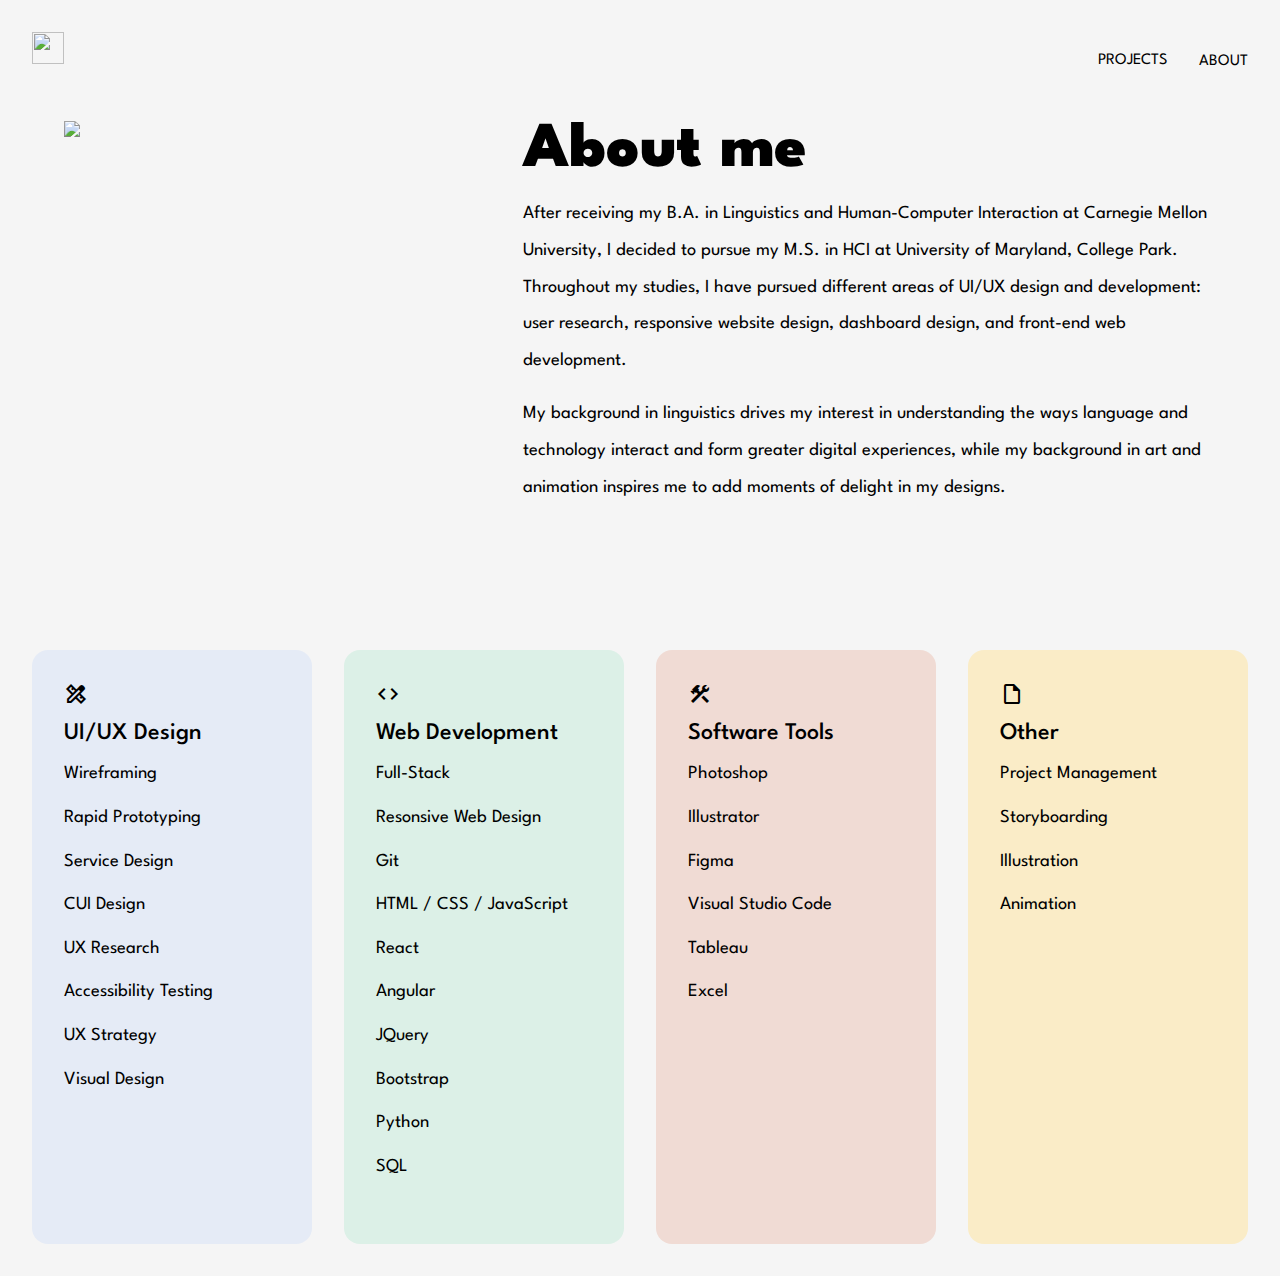
==== commit 8ba2d124: "separated paragraphs" ====
--- a/about.html
+++ b/about.html
@@ -3,7 +3,7 @@
   <head>
     <meta charset="utf-8">
     <meta http-equiv="X-UA-Compatible" content="IE=edge">
-    <title>Soph Ho - UI/UX Designer | Front-End Developer</title>
+    <title>Soph Ho - UI/UX Designer | Web Developer</title>
     <link rel="icon" type="image/x-icon" href="https://www.dropbox.com/scl/fi/rzojynqsuru2jlw5bikwn/24_064.ico?rlkey=2wdbm8jp5hzt16pq4ijm5dlv7&raw=1">
     <link rel="stylesheet" href="https://fonts.googleapis.com/css2?family=Material+Symbols+Outlined:opsz,wght,FILL,GRAD@20..48,100..700,0..1,-50..200" />
     <meta name="description" content="">
@@ -42,15 +42,19 @@
       </button>
     </nav>
 
-    <div class="content">
+    <div class="content wide-content">
       <div class="profile">
         <img src="https://www.dropbox.com/scl/fi/ksu58ddve71jgmw5vxa6q/boba.png?rlkey=41om3l2offh2xij4hxvczahd4&raw=1"/>
 
         <div class="description">
           <h1>About me</h1>
-          <p>After receiving my B.A. in Linguistics and Human-Computer Interaction at Carnegie Mellon University, I decided to pursue HCI further at UMD. Throughout my studies, I have pursued different areas of UI/UX design and development: user research, responsive website design, dashboard design, and front-end web development.<br>
+          <p>
+            After receiving my B.A. in Linguistics and Human-Computer Interaction at Carnegie Mellon University, I decided to pursue my M.S. in HCI at University of Maryland, College Park. Throughout my studies, I have pursued different areas of UI/UX design and development: user research, responsive website design, dashboard design, and front-end web development.
+          </p>
 
-          My background in linguistics drives my interest in understanding the ways language and technology interact and form greater digital experiences, while my background in art and animation inspires me to add moments of delight in my designs.</p>  
+          <p>
+            My background in linguistics drives my interest in understanding the ways language and technology interact and form greater digital experiences, while my background in art and animation inspires me to add moments of delight in my designs.
+          </p>  
         </div>
         
       </div>
--- a/style.css
+++ b/style.css
@@ -28,10 +28,6 @@
   color: var(--primary-color)
 }
 
-br {
-  margin-bottom: 1rem;
-}
-
 body {
   padding: 0rem;
   margin: 0rem;
@@ -72,13 +68,14 @@
 h1 {
   font-size: 4rem;
   font-weight: 900;
+  margin-bottom: 1rem;
 }
 
 p, a {
   font-size: 1.15rem;
-  line-height: 150%;
-  margin-top: 1rem;
-  margin-bottom: 0rem;
+  line-height: 200%;
+  margin-top: 0rem;
+  margin-bottom: 1rem;
 }
 
 li {
@@ -435,6 +432,9 @@
 }
 
 /* about page style */
+.content.wide-content {
+  max-width: 76rem;
+}
 .profile {
   display: flex;
   flex-wrap: wrap;
@@ -448,11 +448,9 @@
 }
 
 .profile img {
-  min-width: 20rem;
-  min-height: 20rem;
-  object-fit: cover;
+  max-width: 30rem;
+  object-fit: contain;
   flex: 1 1 10rem;
-  border-radius: 50%;
 }
 
 .technical {
@@ -1225,31 +1223,4 @@
   0% { background-position: 0 0; }
   50% { background-position: 400% 0; }
   100% { background-position: 0 0; }
-}
-
-/* Frame 5 */
-
-position: absolute;
-width: 688px;
-height: 446px;
-left: 704px;
-top: 400px;
-
-background: radial-gradient(50% 50% at 50% 50%, #FFFFFF 35.42%, rgba(255, 255, 255, 0) 100%);
-border-radius: 16px;
-
-
-/* Rectangle 6 */
-.rect-6 {
-  box-sizing: border-box;
-
-position: absolute;
-width: 143px;
-height: 57px;
-left: 98px;
-top: 319px;
-
-border: 1px solid #000000;
-border-radius: 32px;
-
 }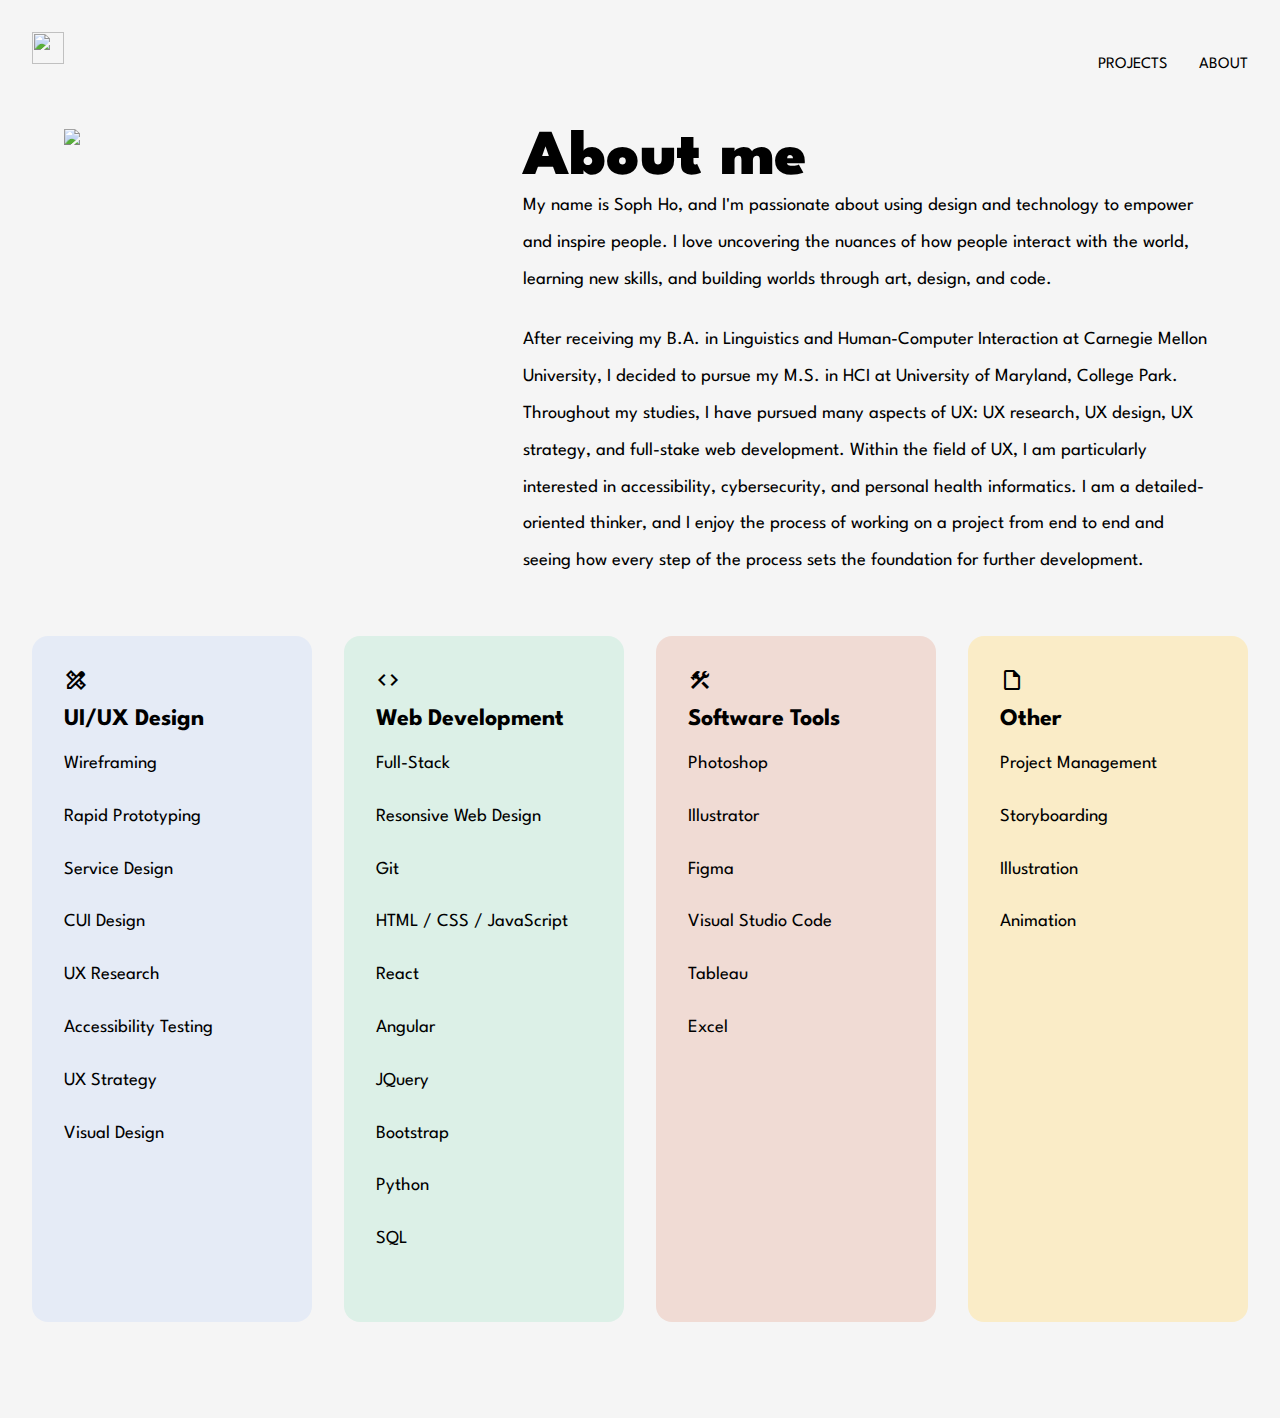
==== commit 44b9faf4: "changed text in about page" ====
--- a/about.html
+++ b/about.html
@@ -49,12 +49,11 @@
         <div class="description">
           <h1>About me</h1>
           <p>
-            After receiving my B.A. in Linguistics and Human-Computer Interaction at Carnegie Mellon University, I decided to pursue my M.S. in HCI at University of Maryland, College Park. Throughout my studies, I have pursued different areas of UI/UX design and development: user research, responsive website design, dashboard design, and front-end web development.
+            My name is Soph Ho, and I'm passionate about using design and technology to empower and inspire people. I love uncovering the nuances of how people interact with the world, learning new skills, and building worlds through art, design, and code. 
           </p>
-
           <p>
-            My background in linguistics drives my interest in understanding the ways language and technology interact and form greater digital experiences, while my background in art and animation inspires me to add moments of delight in my designs.
-          </p>  
+            After receiving my B.A. in Linguistics and Human-Computer Interaction at Carnegie Mellon University, I decided to pursue my M.S. in HCI at University of Maryland, College Park. Throughout my studies, I have pursued many aspects of UX: UX research, UX design, UX strategy, and full-stake web development. Within the field of UX, I am particularly interested in accessibility, cybersecurity, and personal health informatics. I am a detailed-oriented thinker, and I enjoy the process of working on a project from end to end and seeing how every step of the process sets the foundation for further development.
+          </p>
         </div>
         
       </div>
--- a/style.css
+++ b/style.css
@@ -33,6 +33,7 @@
   margin: 0rem;
   background-color: var(--white);
   position: relative;
+  padding-bottom: 4rem;
   /* overflow-x: hidden; */
 }
 
@@ -48,39 +49,43 @@
 h5 {
   font-size: 1.25rem;
   font-weight: 100;
+  margin-bottom: 1rem;
 }
 
 h4 {
   font-size: 1.5rem;
-  font-weight: 500;
+  font-weight: 700;
+  margin-bottom: 1rem;
 }
 
 h3 {
   font-size: 2rem;
   font-weight: 300;
+  margin-bottom: 1rem;
 }
 
 h2 {
   font-size: 3rem;
   font-weight: 700;
+  margin-bottom: 1rem;
+  margin-top: 2rem;
 }
 
 h1 {
   font-size: 4rem;
   font-weight: 900;
-  margin-bottom: 1rem;
 }
 
 p, a {
   font-size: 1.15rem;
   line-height: 200%;
   margin-top: 0rem;
-  margin-bottom: 1rem;
+  margin-bottom: 1.5rem;
 }
 
 li {
   font-size: 1.15rem;
-  line-height: 150%;
+  line-height: 200%;
 }
 
 .nav-bar, footer {
@@ -271,6 +276,10 @@
 }
 
 /* home page style */
+
+.introduction h2 {
+  margin-top: 0rem;
+}
 
 .intro-hover {
   background: linear-gradient(
@@ -438,7 +447,6 @@
 .profile {
   display: flex;
   flex-wrap: wrap;
-  margin-bottom: 4rem;
   gap: 2rem;
 }
 
@@ -532,7 +540,7 @@
 .content {
   max-width: 56rem;
   margin: auto;
-  padding: 0rem 2rem 2rem 2rem;
+  padding: 0rem 2rem;
   position: relative;
 }
 
@@ -761,6 +769,9 @@
     flex-direction: column;
   }
 
+  .technical {
+    grid-template-columns: repeat(2, 1fr);
+  }
 
 }
 
@@ -802,9 +813,6 @@
     grid-template-columns: auto;
   }
 
-  .technical {
-    grid-template-columns: repeat(2, 1fr);
-  }
 
   
 }
@@ -823,6 +831,10 @@
     padding-bottom: 0;
     padding-left: 2rem;
   }
+
+  .technical {
+    grid-template-columns: auto;
+  }
 }
 
 @media screen and (max-width: 465px) {
@@ -833,10 +845,6 @@
   .profile img {
     width: 100%;
     min-width: 0rem;
-  }
-
-  .technical {
-    grid-template-columns: auto;
   }
 
   .skills-grid {
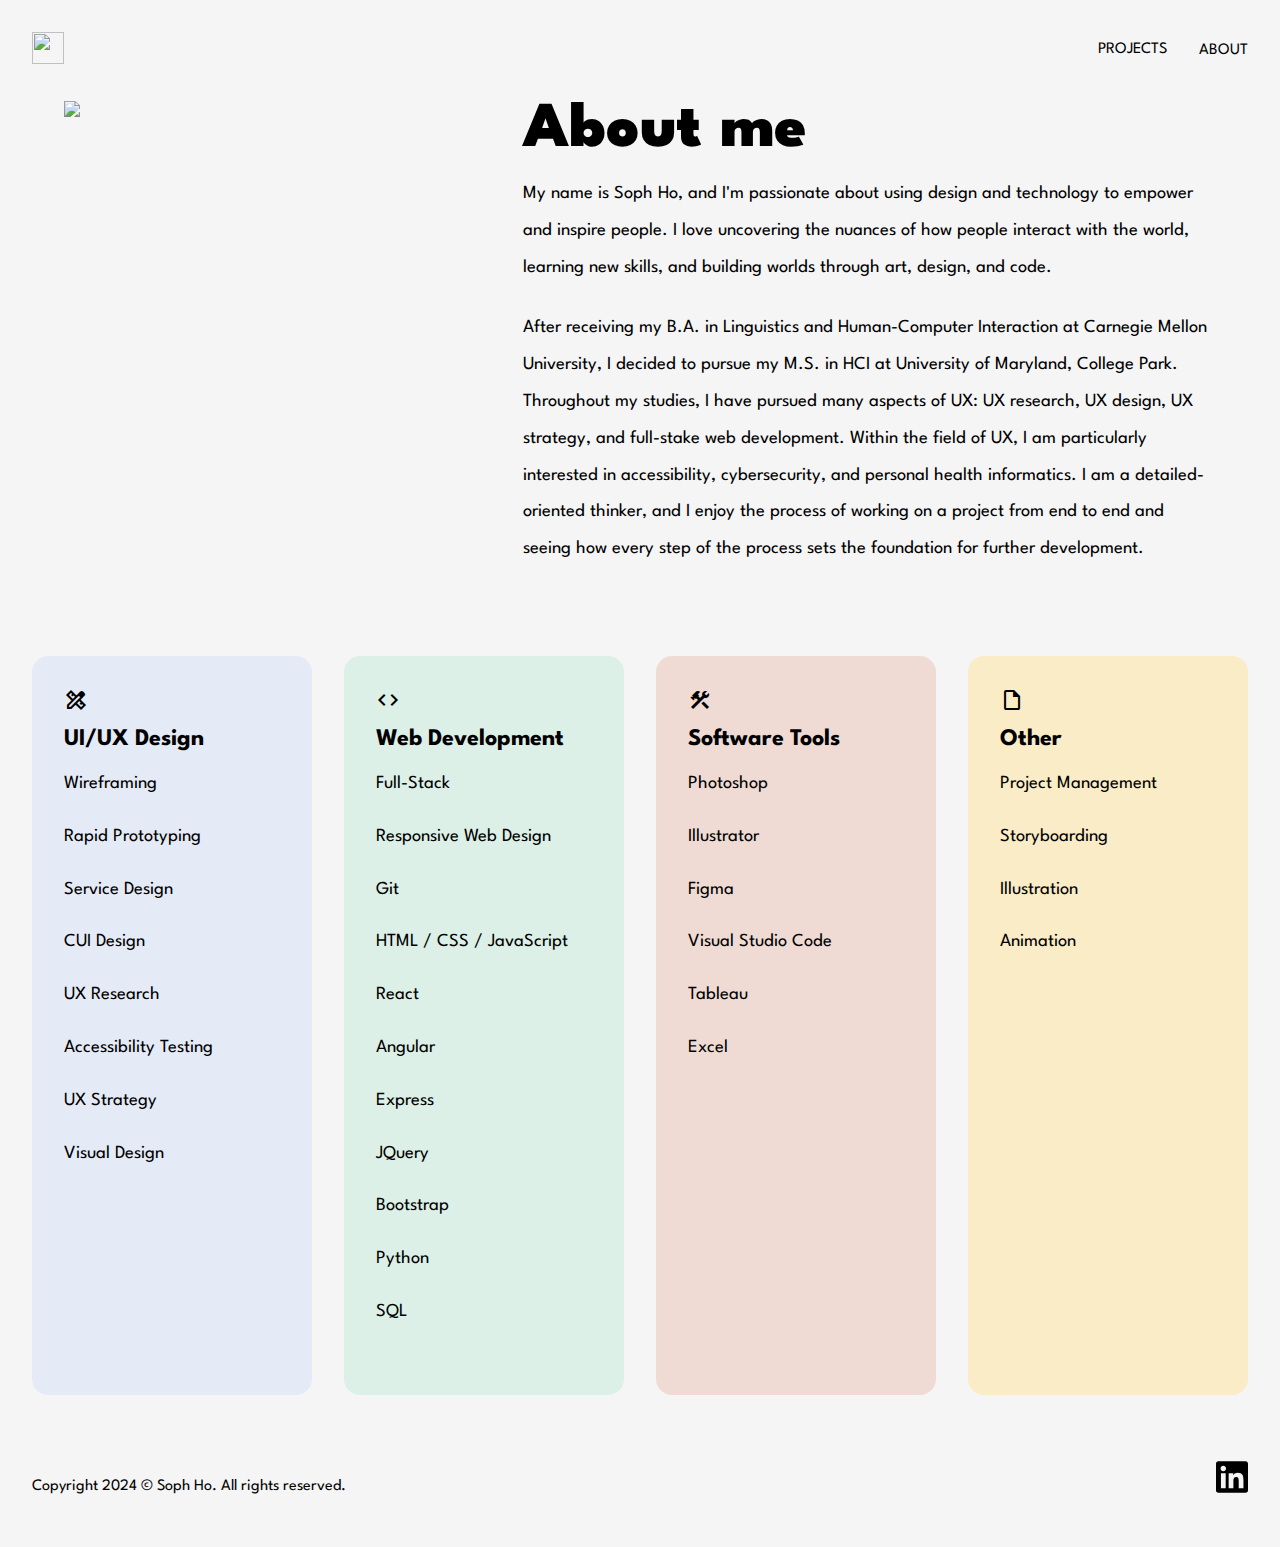
==== commit 8f72d923: "created footer for about page" ====
--- a/about.html
+++ b/about.html
@@ -85,11 +85,12 @@
           <h4>Web Development</h4>
           <ul>
             <li>Full-Stack</li>
-            <li>Resonsive Web Design</li>
+            <li>Responsive Web Design</li>
             <li>Git</li>
             <li>HTML / CSS / JavaScript</li>
             <li>React</li>
             <li>Angular</li>
+            <li>Express</li>
             <li>JQuery</li>
             <li>Bootstrap</li>
             <li>Python</li>
@@ -128,6 +129,13 @@
       </div>
 
     </div>
+
+    <footer>
+      Copyright 2024 &copy; Soph Ho. All rights reserved.
+      <a href="https://www.linkedin.com/in/soph-ho-416a2a192/">
+        <img src="./assets/linkedin.svg"/>
+      </a>
+    </footer>
     
   </body>
 </html>--- a/style.css
+++ b/style.css
@@ -33,7 +33,6 @@
   margin: 0rem;
   background-color: var(--white);
   position: relative;
-  padding-bottom: 4rem;
   /* overflow-x: hidden; */
 }
 
@@ -68,12 +67,13 @@
   font-size: 3rem;
   font-weight: 700;
   margin-bottom: 1rem;
-  margin-top: 2rem;
+  margin-top: 3rem;
 }
 
 h1 {
   font-size: 4rem;
   font-weight: 900;
+  margin-bottom: 1rem;
 }
 
 p, a {
@@ -91,8 +91,8 @@
 .nav-bar, footer {
   display: flex;
   justify-content: space-between;
+  align-items: center;
   padding: 1rem 2rem;
-  width: 100%;
 }
 
 .nav-bar {
@@ -172,8 +172,9 @@
   color: black;
   transition: all ease-out 250ms;
   font-size: 1rem;
-  line-height: 150%;
+  line-height: 1rem;
   margin-top: 0rem;
+  margin-bottom: 0rem;
   text-transform: uppercase;
   align-items: center;
   position: relative;
@@ -246,13 +247,15 @@
   width: 2rem;
 }
 
-footer img {
-  max-width: 2rem;
-  max-height: 2rem;
+footer {
+  padding: 0 2rem;
+  margin: 2rem 0rem;
 }
 
 footer a {
   text-decoration: none;
+  width: 2rem;
+  height: 2rem;
 }
 
 button {
@@ -312,7 +315,6 @@
 
 .introduction.container {
   position: absolute;
-  /* top: 45%; */
   bottom: 10%;
   left: 60%;
   padding: 0rem 2rem;
@@ -327,8 +329,6 @@
 
 .introduction > * {
   margin-bottom: 0rem;
-  /* background: white; */
-  /* text-shadow: 4px 4px rgba(255, 255, 255, 1); */
 }
 
 .introduction h1 {
@@ -539,9 +539,9 @@
 
 .content {
   max-width: 56rem;
-  margin: auto;
+  margin: 0rem auto 2rem;
+  position: relative;
   padding: 0rem 2rem;
-  position: relative;
 }
 
 .project-hero {
@@ -585,6 +585,14 @@
   object-fit: cover;
   display: block;
   margin: auto;
+}
+
+figcaption {
+  margin: auto;
+}
+
+figcaption a {
+  font-size: 1rem;
 }
 
 .project-process div :has(h4) {
@@ -627,7 +635,6 @@
 
 .grid {
   display: grid;
-  /* padding: 2rem; */
 }
 
 .grid.mobile {
@@ -789,7 +796,6 @@
   .introduction.container {
     justify-content: flex-start;
     padding-left: 1rem;
-    /* bottom: 20%; */
   }
 
   .project-card {
@@ -901,13 +907,51 @@
   .primary-navigation[data-visible="true"] .nav-dropdown-content {
     display: flex;
     flex-direction: column;
-    gap: 1rem;
     padding: 1rem;
     align-items: center;
+    box-shadow: none;
+    background-color: transparent;
+  }
+
+  .nav-dropdown-content a:hover {
+    background-color: transparent;
+  }
+
+  .nav-dropdown-content {
+    position: relative !important;
+  }
+
+  .nav-dropdown-hover-item:hover::after {
+    display: none;
+  }
+
+  .nav-dropdown-content a::after {
+    content: '';
+    position: absolute;
+    width: 100%;
+    height: 1px;
+    border-radius: 2px;
+    background-color: black;
+    bottom: 0;
+    left: 0;
+    transform-origin: right;
+    transform: scaleX(0);
+    transition: transform .3s ease-in-out;
+  }
+
+  .nav-dropdown-content a:hover::after {
+    transform-origin: left;
+    transform: scaleX(1);
   }
 
   .primary-navigation[data-visible="true"] .nav-dropdown-content a {
     padding: 0rem;
+  }
+
+  footer {
+    display: flex;
+    flex-direction: column;
+    gap: 1rem;
   }
 }
 
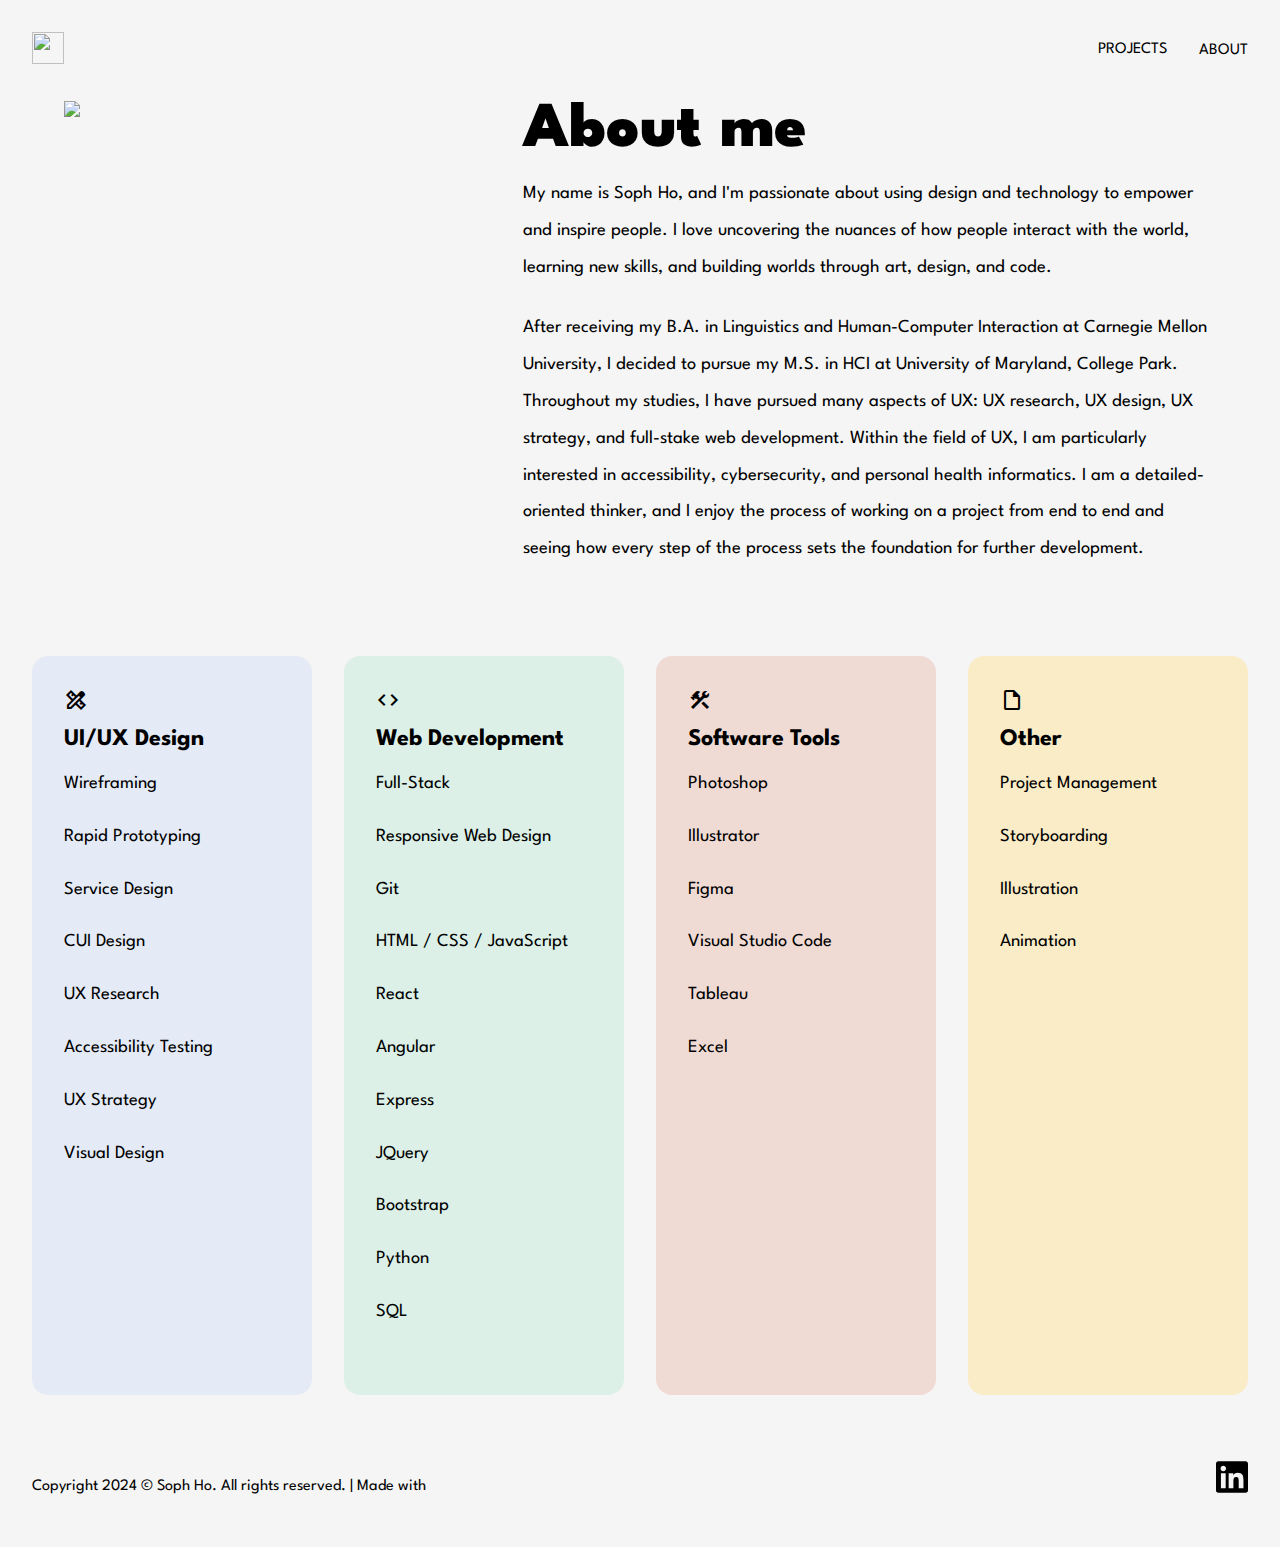
==== commit 7c31b9ef: "added footer to all pages" ====
--- a/about.html
+++ b/about.html
@@ -131,7 +131,7 @@
     </div>
 
     <footer>
-      Copyright 2024 &copy; Soph Ho. All rights reserved.
+      Copyright 2024 &copy; Soph Ho. All rights reserved. | Made with 
       <a href="https://www.linkedin.com/in/soph-ho-416a2a192/">
         <img src="./assets/linkedin.svg"/>
       </a>
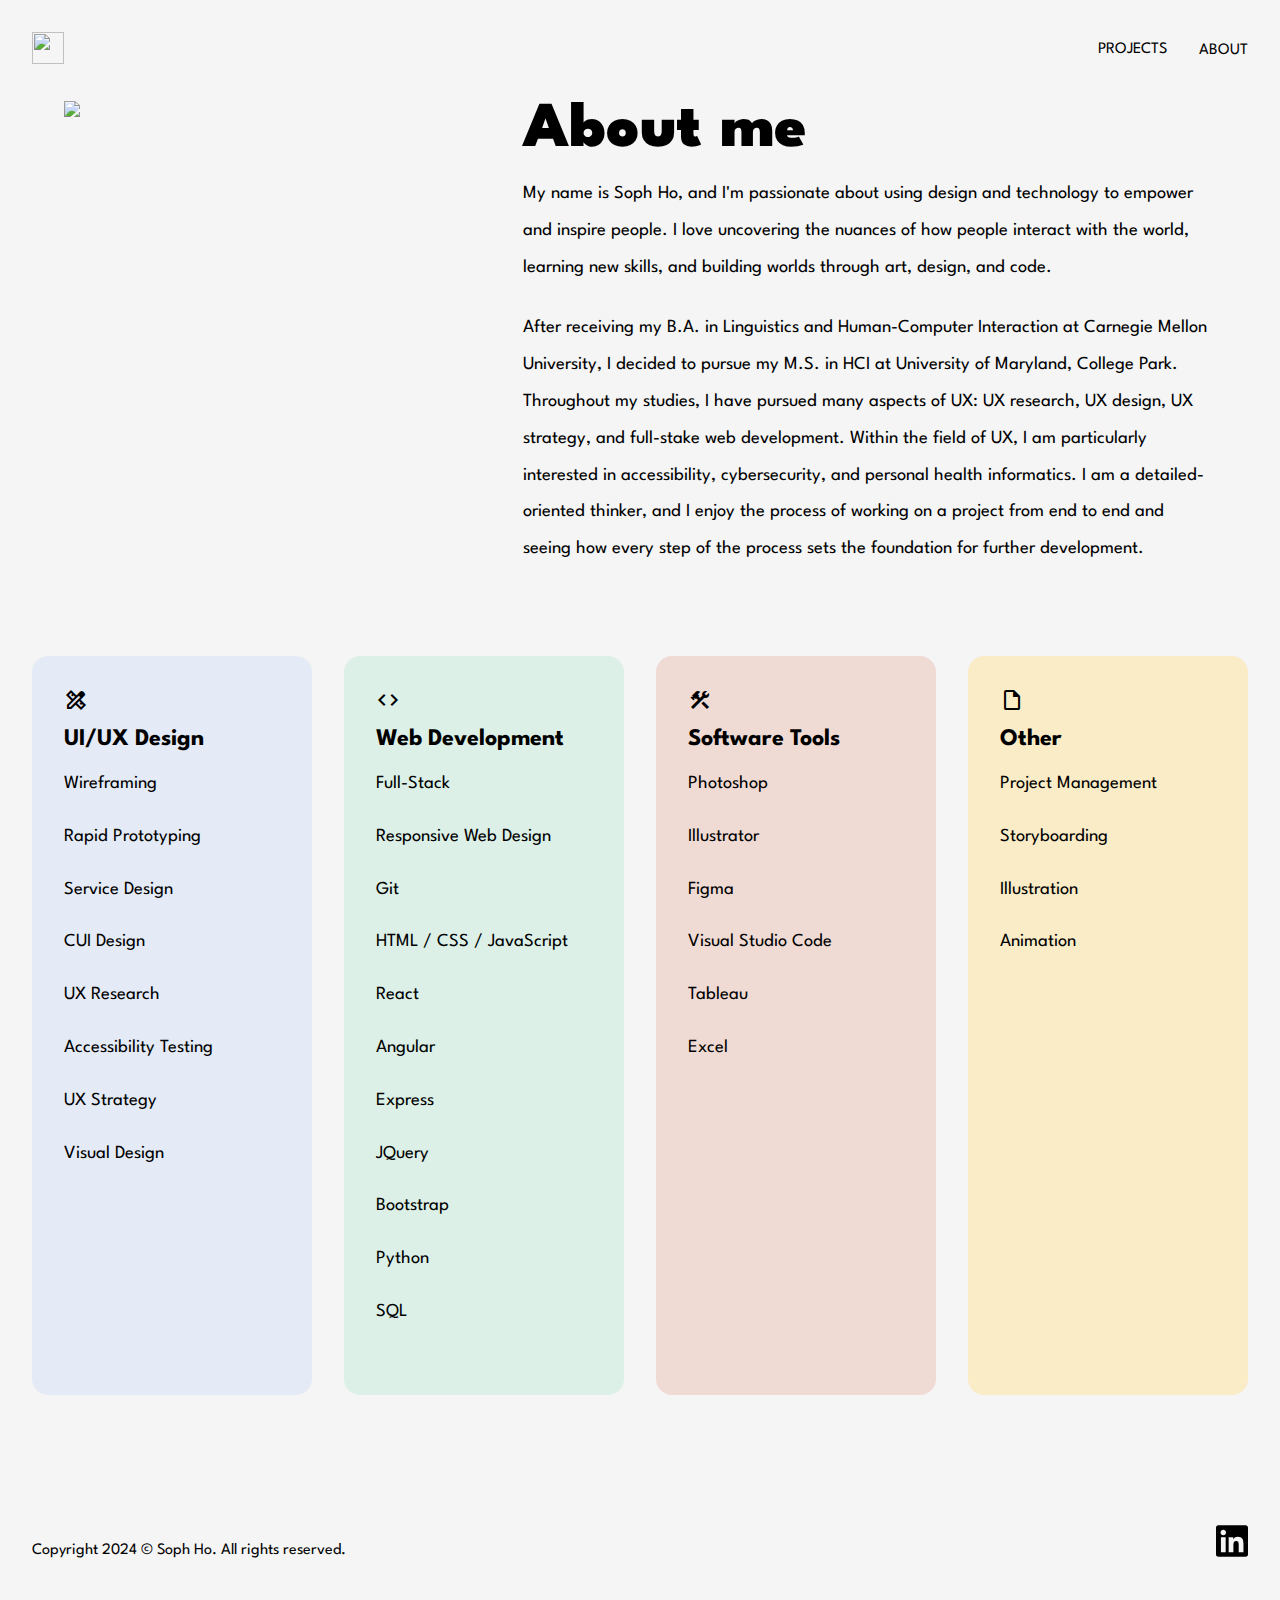
==== commit ae2f584b: "fixed typo in footer" ====
--- a/about.html
+++ b/about.html
@@ -131,7 +131,7 @@
     </div>
 
     <footer>
-      Copyright 2024 &copy; Soph Ho. All rights reserved. | Made with 
+      Copyright 2024 &copy; Soph Ho. All rights reserved.
       <a href="https://www.linkedin.com/in/soph-ho-416a2a192/">
         <img src="./assets/linkedin.svg"/>
       </a>
--- a/style.css
+++ b/style.css
@@ -99,6 +99,8 @@
   display: flex;
   justify-content: space-between;
   padding: 2rem 2rem;
+  z-index: 100;
+  width: 100%;
 }
 
 .nav-toggle {
@@ -117,7 +119,6 @@
   position: relative;
   border-radius: 0;
   overflow-x: visible;
-  /* border: 2px solid rgba(255,0,0,0.5); */
 }
 
 .nav-toggle * {
@@ -248,7 +249,7 @@
 }
 
 footer {
-  padding: 0 2rem;
+  padding: 4rem 2rem 0rem;
   margin: 2rem 0rem;
 }
 
@@ -279,6 +280,9 @@
 }
 
 /* home page style */
+#hero .nav-bar {
+  position: absolute;
+}
 
 .introduction h2 {
   margin-top: 0rem;
@@ -307,10 +311,6 @@
   100% {
     background-position: 100% 50%;
   }
-}
-
-#hero .nav-bar {
-  position: absolute;
 }
 
 .introduction.container {
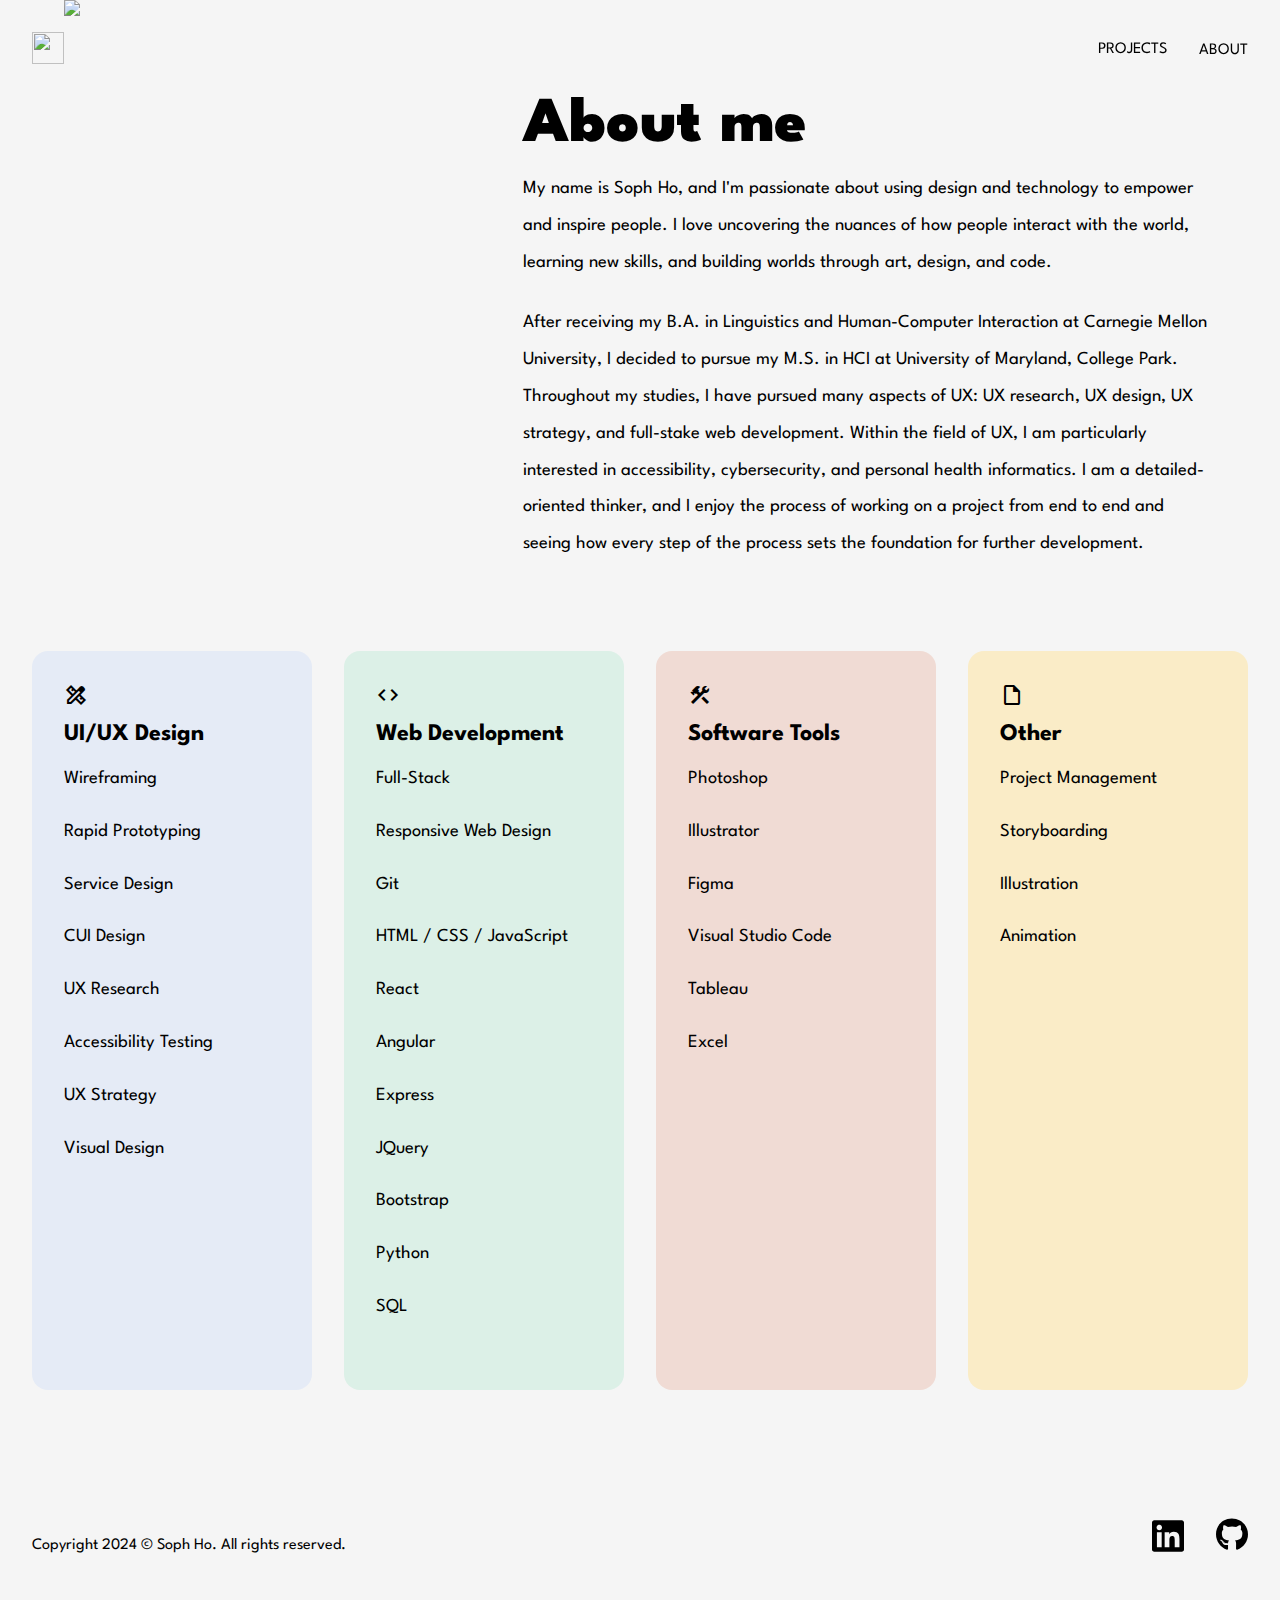
==== commit 379b46d2: "added links to github in footer of all pages" ====
--- a/about.html
+++ b/about.html
@@ -132,9 +132,18 @@
 
     <footer>
       Copyright 2024 &copy; Soph Ho. All rights reserved.
-      <a href="https://www.linkedin.com/in/soph-ho-416a2a192/">
-        <img src="./assets/linkedin.svg"/>
-      </a>
+      <ul class="footer-links">
+        <li>
+          <a href="https://www.linkedin.com/in/soph-ho-416a2a192/">
+            <img src="./assets/linkedin.svg"/>
+          </a>
+        </li>
+        <li>
+          <a href="https://github.com/swhoxf">
+            <img src="./assets/github.svg"/>
+          </a>
+        </li>
+      </ul>
     </footer>
     
   </body>
--- a/style.css
+++ b/style.css
@@ -76,6 +76,10 @@
   margin-bottom: 1rem;
 }
 
+h1:not(.introduction h1) {
+  padding-top: 6rem;
+}
+
 p, a {
   font-size: 1.15rem;
   line-height: 200%;
@@ -101,6 +105,7 @@
   padding: 2rem 2rem;
   z-index: 100;
   width: 100%;
+  position: fixed;
 }
 
 .nav-toggle {
@@ -257,6 +262,18 @@
   text-decoration: none;
   width: 2rem;
   height: 2rem;
+  display: block;
+}
+
+.footer-links {
+  list-style: none;
+  margin: 0;
+  display: flex;
+  gap: 2rem;
+  justify-content: flex-end;
+  width: 100%;
+  align-items: center;
+  width: fit-content;
 }
 
 button {
@@ -280,9 +297,6 @@
 }
 
 /* home page style */
-#hero .nav-bar {
-  position: absolute;
-}
 
 .introduction h2 {
   margin-top: 0rem;
@@ -599,6 +613,10 @@
   padding-top: 1rem;
 }
 
+.project-process.bg {
+  padding: 4rem 0rem;
+}
+
 img.x-small {
   max-width: min(100%, 20rem);
 }
@@ -819,7 +837,10 @@
     grid-template-columns: auto;
   }
 
-
+  .testing-results.grid.col-3 {
+    display: flex !important; 
+    flex-direction: column;
+  }
   
 }
 
@@ -904,6 +925,10 @@
     text-align: center;
   }
 
+  .nav-dropdown a{
+    margin-bottom: 1rem;
+  }
+
   .primary-navigation[data-visible="true"] .nav-dropdown-content {
     display: flex;
     flex-direction: column;
